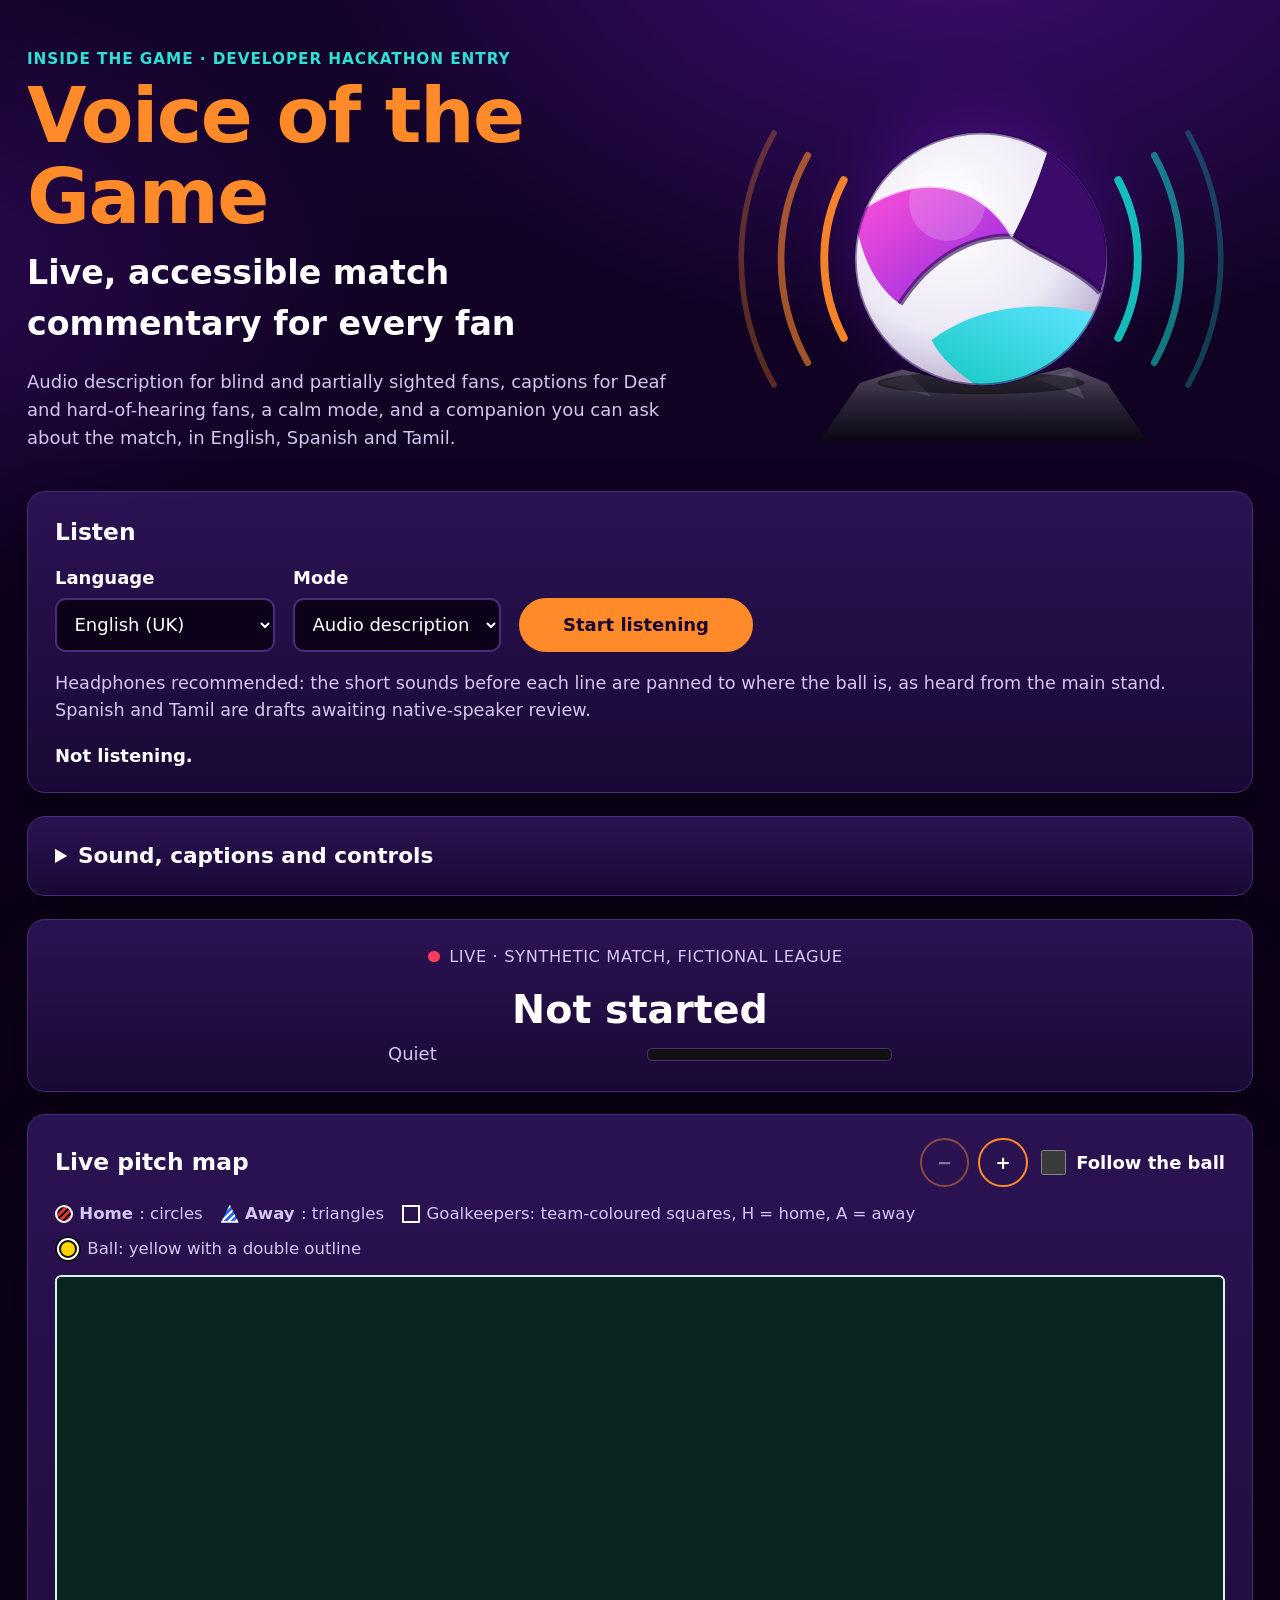
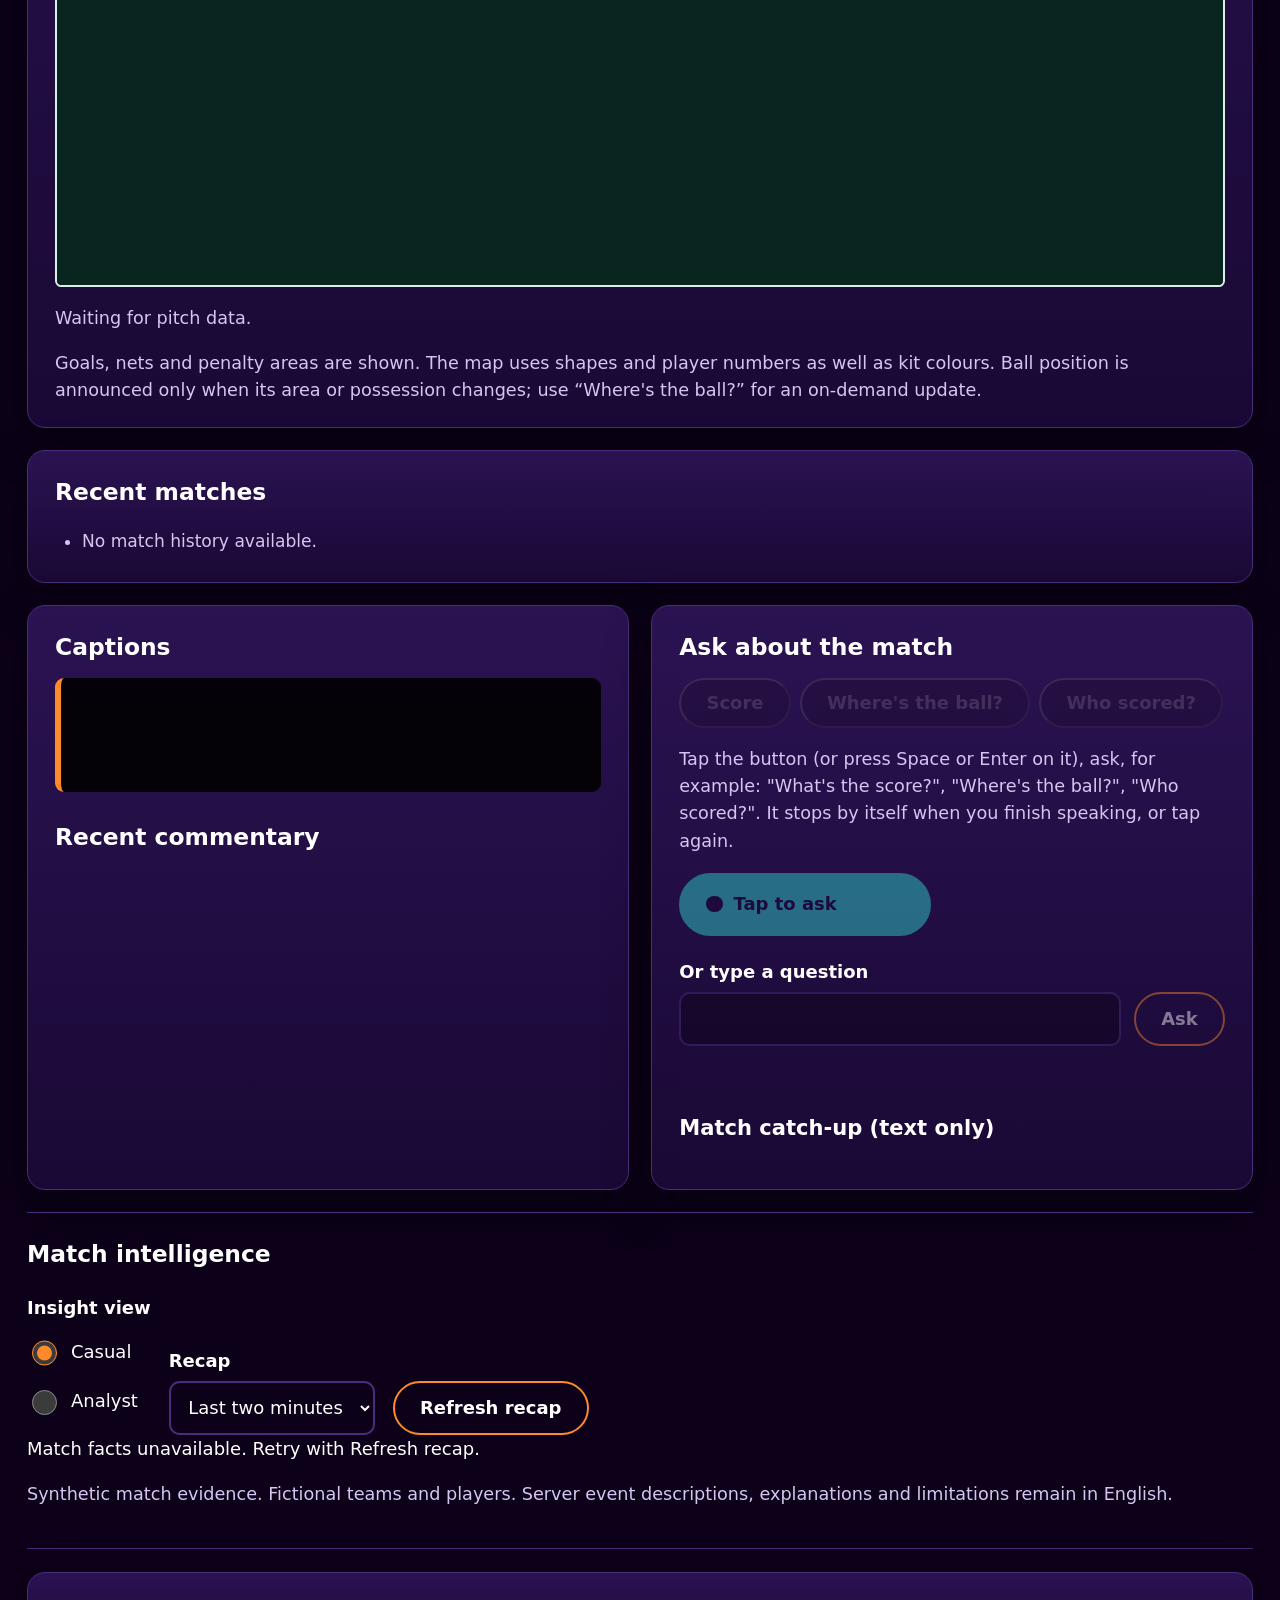
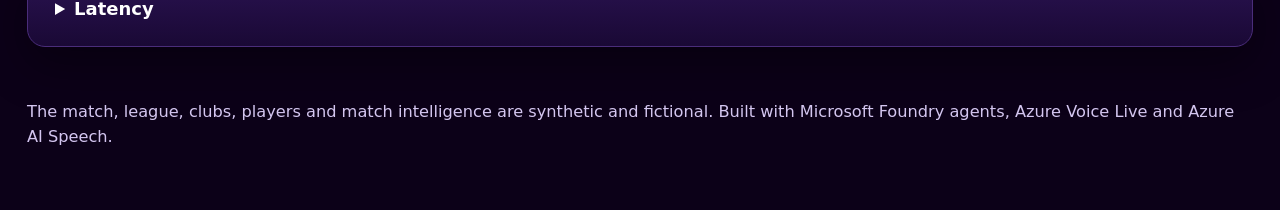
==== src/Vog.Gateway/wwwroot/index.html @ 1045b7a8 "Start matches on first listener and use team-coloured goalkeepers" ====
<!doctype html>
<html lang="en">
<head>
  <meta charset="utf-8">
  <meta name="viewport" content="width=device-width, initial-scale=1">
  <meta name="color-scheme" content="dark">
  <meta name="theme-color" content="#14032b">
  <title>Voice of the Game: live, accessible match commentary</title>
  <link rel="icon" href="img/favicon.svg" type="image/svg+xml">
  <link rel="stylesheet" href="css/site.css">
</head>
<body>
  <a class="skip" href="#controls">Skip to the listening controls</a>

  <header class="hero">
    <div class="hero-text">
      <p class="kicker">Inside the Game · developer hackathon entry</p>
      <h1>Voice of the Game</h1>
      <p class="tagline">Live, accessible match commentary for every fan</p>
      <p class="lead">Audio description for blind and partially sighted fans, captions for Deaf and hard-of-hearing fans, a calm mode, and a companion you can ask about the match, in English, Spanish and Tamil.</p>
    </div>
    <img class="hero-art" src="img/hero.svg" alt="" width="480" height="380">
  </header>

  <main>
    <section id="controls" class="card controls" aria-labelledby="options-heading">
      <h2 id="options-heading">Listen</h2>
      <div class="fields">
        <div class="field">
          <label for="lang">Language</label>
          <select id="lang">
            <option value="en-GB" lang="en">English (UK)</option>
            <option value="es-ES" lang="es">Español (borrador)</option>
            <option value="ta-IN" lang="ta">தமிழ் (வரைவு)</option>
          </select>
        </div>
        <div class="field">
          <label for="mode">Mode</label>
          <select id="mode">
            <option value="AudioDescription">Audio description</option>
            <option value="Commentary">Commentary</option>
            <option value="Calm">Calm</option>
          </select>
        </div>
        <button id="start" class="primary" type="button">Start listening</button>
      </div>
      <p class="note">Headphones recommended: the short sounds before each line are panned to where the ball is, as heard from the main stand. Spanish and Tamil are drafts awaiting native-speaker review.</p>
      <!-- UI status only: commentary itself is spoken by the app, so it isn't pushed to screen readers. -->
      <output id="status" class="status" aria-live="polite">Not listening.</output>
    </section>

    <details id="settings" class="card settings">
      <summary>Sound, captions and controls</summary>
      <p class="note">Changes apply straight away and are remembered on this device only.</p>
      <div class="settings-grid">
        <fieldset>
          <legend>Volume</legend>
          <div class="range">
            <label for="vol-commentary">Commentary</label>
            <input id="vol-commentary" type="range" min="0" max="100" step="5" data-pref="volumes.commentary">
            <output for="vol-commentary"></output>
          </div>
          <div class="range">
            <label for="vol-answers">Companion answers</label>
            <input id="vol-answers" type="range" min="0" max="100" step="5" data-pref="volumes.answers">
            <output for="vol-answers"></output>
          </div>
          <div class="range">
            <label for="vol-earcons">Event sounds</label>
            <input id="vol-earcons" type="range" min="0" max="100" step="5" data-pref="volumes.earcons">
            <output for="vol-earcons"></output>
          </div>
          <div class="range">
            <label for="vol-ball">Ball sound</label>
            <input id="vol-ball" type="range" min="0" max="100" step="5" data-pref="volumes.ball">
            <output for="vol-ball"></output>
          </div>
          <div class="range">
            <label for="vol-crowd">Crowd sound</label>
            <input id="vol-crowd" type="range" min="0" max="100" step="5" data-pref="volumes.crowd">
            <output for="vol-crowd"></output>
          </div>
          <div class="check">
            <input id="sonify-ball" type="checkbox" data-pref="sonifyBall">
            <label for="sonify-ball">Hear the ball</label>
          </div>
          <div class="check" id="haptics-setting" hidden>
            <input id="haptics" type="checkbox" data-pref="haptics">
            <label for="haptics">Feel match moments</label>
          </div>
          <button id="learn-sounds" class="secondary" type="button">Learn the sounds</button>
          <div class="check">
            <input id="clear-speech" type="checkbox" data-pref="clearSpeech">
            <label for="clear-speech">Clear speech <span class="hint">steadier, louder voices over quieter extras; helps with hearing aids</span></label>
          </div>
          <div class="check">
            <input id="gentle" type="checkbox" data-pref="gentle">
            <label for="gentle">Gentle sounds <span class="hint">softer event sounds, for fans who find them overwhelming</span></label>
          </div>
        </fieldset>

        <fieldset>
          <legend>Captions</legend>
          <fieldset class="inline">
            <legend>Text size</legend>
            <label><input type="radio" name="caption-size" value="S" data-pref="caption.size"> Small</label>
            <label><input type="radio" name="caption-size" value="M" data-pref="caption.size"> Medium</label>
            <label><input type="radio" name="caption-size" value="L" data-pref="caption.size"> Large</label>
            <label><input type="radio" name="caption-size" value="XL" data-pref="caption.size"> Extra large</label>
          </fieldset>
          <div class="field">
            <label for="caption-colours">Colours</label>
            <select id="caption-colours" data-pref="caption.colours">
              <option value="white-black">White on black</option>
              <option value="yellow-black">Yellow on black</option>
              <option value="cyan-black">Cyan on black</option>
              <option value="black-white">Black on white</option>
            </select>
          </div>
          <div class="range">
            <label for="caption-background">Box opacity</label>
            <input id="caption-background" type="range" min="40" max="100" step="5" data-pref="caption.background">
            <output for="caption-background"></output>
          </div>
          <div class="field">
            <label for="caption-outline">Text outline</label>
            <select id="caption-outline" data-pref="caption.outline">
              <option value="none">None</option>
              <option value="black">Black</option>
              <option value="white">White</option>
            </select>
          </div>
          <div class="field">
            <label for="caption-font">Font</label>
            <select id="caption-font" data-pref="caption.font">
              <option value="system">Standard</option>
              <option value="hyperlegible">Atkinson Hyperlegible (designed for low vision)</option>
            </select>
          </div>
          <fieldset class="inline">
            <legend>Where captions appear</legend>
            <label><input type="radio" name="caption-position" value="panel" data-pref="caption.position"> In the captions panel</label>
            <label><input type="radio" name="caption-position" value="bottom" data-pref="caption.position"> Pinned to the bottom of the screen</label>
          </fieldset>
          <p class="note" id="preview-label">Preview</p>
          <div class="caption preview">Zandor shoots from 14 metres!
<span class="companion">Companion: It's still 0–0, 79 minutes gone.</span></div>
        </fieldset>

        <fieldset>
          <legend>Asking the companion</legend>
          <label class="choice"><input type="radio" name="talk-mode" value="tap" data-pref="talkMode"> <span>Tap to start, tap to stop <span class="hint">it also stops by itself when you finish speaking</span></span></label>
          <label class="choice"><input type="radio" name="talk-mode" value="hold" data-pref="talkMode"> Hold to talk</label>
          <p class="note">Keyboard: Alt+Shift+A starts and stops asking from anywhere on the page.</p>
        </fieldset>
      </div>
      <button id="reset-settings" class="secondary" type="button">Reset to defaults</button>
    </details>

    <section class="card scoreboard" aria-labelledby="match-heading">
      <h2 id="match-heading" class="visually-hidden">Match</h2>
      <p class="live-badge"><span class="live-dot" aria-hidden="true"></span>Live · synthetic match, fictional league <span id="match-speed"></span></p>
      <p id="score" class="score">Not started</p>
      <div class="atmosphere-row">
        <span id="atmosphere-text" data-channel-lang>Quiet</span>
        <div id="atmosphere-meter" class="atmosphere-meter" role="progressbar" aria-label="Crowd atmosphere" aria-valuemin="0" aria-valuemax="100" aria-valuenow="0">
          <span></span>
        </div>
      </div>
    </section>

    <section class="card pitch-panel" aria-labelledby="pitch-heading">
      <div class="pitch-header">
        <h2 id="pitch-heading">Live pitch map</h2>
        <div class="pitch-controls" aria-label="Pitch map controls">
          <button id="pitch-zoom-out" class="secondary" type="button" aria-label="Zoom out">−</button>
          <button id="pitch-zoom-in" class="secondary" type="button" aria-label="Zoom in">+</button>
          <label><input id="pitch-follow" type="checkbox"> Follow the ball</label>
        </div>
      </div>
      <p class="pitch-key" id="pitch-key">
        <span><span class="pitch-marker home" aria-hidden="true"></span><strong id="pitch-home-key">Home</strong>: circles</span>
        <span><span class="pitch-marker away" aria-hidden="true"></span><strong id="pitch-away-key">Away</strong>: triangles</span>
        <span><span class="pitch-marker keeper" aria-hidden="true"></span>Goalkeepers: team-coloured squares, H = home, A = away</span>
        <span><span class="pitch-marker ball" aria-hidden="true"></span>Ball: yellow with a double outline</span>
      </p>
      <canvas id="pitch-map" class="pitch-canvas" aria-hidden="true"></canvas>
      <p id="pitch-description" class="note" aria-live="polite">Waiting for pitch data.</p>
      <p class="note pitch-help">Goals, nets and penalty areas are shown. The map uses shapes and player numbers as well as kit colours. Ball position is announced only when its area or possession changes; use “Where's the ball?” for an on-demand update.</p>
    </section>

    <!-- Recent match history (from Azure Blob Storage archive). aria-live so screen readers announce new results. -->
    <section class="card" aria-labelledby="recent-heading">
      <h2 id="recent-heading">Recent matches</h2>
      <ul id="recent-matches" aria-live="polite" aria-label="Recent match results">
        <li>Loading…</li>
      </ul>
    </section>

    <div class="columns">
      <section class="card" aria-labelledby="captions-heading">        <h2 id="captions-heading">Captions</h2>
        <!-- Visual captions for Deaf and hard-of-hearing fans; hidden from screen readers to avoid reading twice. -->
        <div id="caption" class="caption" aria-hidden="true" data-channel-lang></div>
        <h2 id="history-heading">Recent commentary</h2>
        <ol id="history" class="history" role="log" aria-labelledby="history-heading" aria-live="off" data-channel-lang></ol>
      </section>

      <section class="card ask" aria-labelledby="ask-heading">
        <h2 id="ask-heading">Ask about the match</h2>
        <div class="quick-asks" role="group" aria-label="Quick match questions">
          <button type="button" data-readout="score" disabled>Score</button>
          <button type="button" data-readout="ball" disabled>Where's the ball?</button>
          <button id="who-scored" type="button" disabled>Who scored?</button>
        </div>
        <p id="ask-help" class="note">Hold the button (or hold Space or Enter on it) and ask, for example: "What's the score?", "Where's the ball?", "Who scored?" Let go when you've finished.</p>
        <button id="talk" class="talk" type="button" aria-describedby="ask-help" aria-pressed="false" disabled>
          <span class="talk-icon" aria-hidden="true"></span><span class="talk-label">Tap to ask</span>
        </button>
        <form id="ask-form">
          <label for="question">Or type a question</label>
          <div class="ask-row">
            <input id="question" type="text" maxlength="300" autocomplete="off" disabled>
            <button id="ask-send" class="secondary" type="submit" disabled>Ask</button>
          </div>
        </form>
        <p id="heard" class="heard" data-channel-lang></p>
        <!-- Spoken answers are heard already; typed questions turn this into a polite live region. -->
        <p id="answer" class="answer" aria-live="off" data-channel-lang></p>
        <h3 id="catchup-heading" lang="en">Match catch-up (text only)</h3>
        <div id="catchup" role="status" aria-live="polite" aria-atomic="true" aria-labelledby="catchup-heading" lang="en"></div>
      </section>
    </div>

    <section id="match-insights" class="insights" aria-labelledby="insights-heading" lang="en">
      <h2 id="insights-heading">Match intelligence</h2>
      <div class="fields">
        <fieldset class="inline">
          <legend>Insight view</legend>
          <label><input type="radio" name="insight-view" value="casual" checked> Casual</label>
          <label><input type="radio" name="insight-view" value="analyst"> Analyst</label>
        </fieldset>
        <div class="field">
          <label for="recap-scope">Recap</label>
          <select id="recap-scope">
            <option value="recent">Last two minutes</option>
            <option value="match">Match so far</option>
            <option value="halftime">Half-time</option>
            <option value="fulltime">Full-time</option>
          </select>
        </div>
        <button id="refresh-insights" class="secondary" type="button">Refresh recap</button>
      </div>
      <output id="insights-status" role="status">Loading match facts...</output>
      <p id="insights-score"></p>
      <div id="insights-metrics" hidden>
        <table aria-label="Event counts in selected recap period">
          <thead><tr><th scope="col">Team</th><th scope="col">Shots</th><th scope="col">Goals</th><th scope="col">Corners</th></tr></thead>
          <tbody id="insights-teams"></tbody>
        </table>
        <div id="shot-comparison" aria-label="Shots in selected period"></div>
      </div>
      <ol id="insights-highlights" aria-live="off"></ol>
      <p id="insights-limitations" class="note"></p>
      <p class="note">Synthetic match evidence. Fictional teams and players. Recap explanations: English.</p>
    </section>

    <details class="card details">
      <summary>Latency</summary>
      <p id="latency">No audio yet.</p>
    </details>
  </main>

  <footer class="footer">
    <p>The match, league, clubs, players and match intelligence are synthetic and fictional. Built with Microsoft Foundry agents, Azure Voice Live and Azure AI Speech.</p>
  </footer>

  <script src="lib/signalr/signalr.min.js"></script>
  <script type="module" src="js/app.js"></script>
  <script type="module" src="js/insights.js"></script>
</body>
</html>
---- src/Vog.Gateway/wwwroot/css/site.css ----
/* Voice of the Game: deep purple with an orange headline, after the hackathon's look, built to stay
   readable first. Text contrast is at least 7:1 on the page background (WCAG AAA for body text),
   focus is a thick yellow ring, motion respects prefers-reduced-motion, and prefers-contrast and
   forced-colors modes drop the gradients for plain black and white. */

/* Atkinson Hyperlegible (Braille Institute, SIL OFL 1.1; licence in fonts/atkinson-hyperlegible). */
@font-face {
  font-family: "Atkinson Hyperlegible";
  font-weight: 400;
  font-display: swap;
  src: url("../fonts/atkinson-hyperlegible/regular-latin.woff2") format("woff2");
  unicode-range: U+0000-00FF, U+0131, U+0152-0153, U+02BB-02BC, U+02C6, U+02DA, U+02DC, U+0304, U+0308, U+0329, U+2000-206F, U+20AC, U+2122, U+2191, U+2193, U+2212, U+2215, U+FEFF, U+FFFD;
}

@font-face {
  font-family: "Atkinson Hyperlegible";
  font-weight: 400;
  font-display: swap;
  src: url("../fonts/atkinson-hyperlegible/regular-latin-ext.woff2") format("woff2");
  unicode-range: U+0100-02BA, U+02BD-02C5, U+02C7-02CC, U+02CE-02D7, U+02DD-02FF, U+1D00-1DBF, U+1E00-1E9F, U+1EF2-1EFF, U+2020, U+20A0-20AB, U+20AD-20C0, U+2113, U+2C60-2C7F, U+A720-A7FF;
}

@font-face {
  font-family: "Atkinson Hyperlegible";
  font-weight: 700;
  font-display: swap;
  src: url("../fonts/atkinson-hyperlegible/bold-latin.woff2") format("woff2");
  unicode-range: U+0000-00FF, U+0131, U+0152-0153, U+02BB-02BC, U+02C6, U+02DA, U+02DC, U+0304, U+0308, U+0329, U+2000-206F, U+20AC, U+2122, U+2191, U+2193, U+2212, U+2215, U+FEFF, U+FFFD;
}

@font-face {
  font-family: "Atkinson Hyperlegible";
  font-weight: 700;
  font-display: swap;
  src: url("../fonts/atkinson-hyperlegible/bold-latin-ext.woff2") format("woff2");
  unicode-range: U+0100-02BA, U+02BD-02C5, U+02C7-02CC, U+02CE-02D7, U+02DD-02FF, U+1D00-1DBF, U+1E00-1E9F, U+1EF2-1EFF, U+2020, U+20A0-20AB, U+20AD-20C0, U+2113, U+2C60-2C7F, U+A720-A7FF;
}

:root {
  color-scheme: dark;
  --bg-deep: #0c0118;
  --bg: #14032b;
  --bg-raised: #221043;
  --border: #4a2d7a;
  --fg: #ffffff;
  --muted: #d4c6f0;
  --accent: #ff8a2a;
  --accent-strong: #ffa04d;
  --on-accent: #1a0533;
  --teal: #2fe0d4;
  --magenta: #e45cff;
  --focus: #ffd84d;
  /* Caption appearance: set from the fan's settings by prefs.js. */
  --caption-bg: rgba(0, 0, 0, 0.9);
  --caption-fg: #ffffff;
  --caption-companion: #5ff3ff;
  --caption-size: 1.5rem;
  --caption-font: inherit;
  --radius: 1rem;
  font-family: system-ui, -apple-system, "Segoe UI", "Nirmala UI", "Noto Sans Tamil", "Latha", sans-serif;
  font-size: 1.125rem;
  line-height: 1.55;
}

.insights {
  min-width: 0;
  padding: 1.25rem 0;
  border-block: 1px solid var(--border);
  overflow-wrap: anywhere;
}

.insights .fields { flex-wrap: wrap; }
.insights table { width: 100%; table-layout: fixed; border-collapse: collapse; }
.insights th, .insights td { padding: 0.4rem; text-align: left; border-bottom: 1px solid var(--border); }
.insights li { padding-block: 0.5rem; }
.insights li p { margin: 0.25rem 0; }
#shot-comparison { display: grid; gap: 0.5rem; margin-block: 1rem; }
#shot-comparison label { display: grid; grid-template-columns: minmax(0, 1fr) minmax(0, 2fr); gap: 1rem; }
#shot-comparison meter { width: 100%; height: 1.5rem; accent-color: var(--teal); }

* {
  box-sizing: border-box;
}

html {
  background: var(--bg-deep);
}

body {
  margin: 0;
  min-height: 100vh;
  color: var(--fg);
  background:
    radial-gradient(60rem 40rem at 75% -10%, #3d0f73 0%, transparent 60%),
    radial-gradient(50rem 30rem at -10% 30%, #2a0a52 0%, transparent 55%),
    linear-gradient(180deg, var(--bg) 0%, var(--bg-deep) 100%);
  background-attachment: fixed;
}

.skip {
  position: absolute;
  left: 1rem;
  top: -4rem;
  padding: 0.75rem 1rem;
  background: var(--focus);
  color: #000;
  font-weight: 700;
  border-radius: 0.5rem;
  z-index: 10;
}

.skip:focus {
  top: 1rem;
}

/* ---- Hero ---- */

.hero {
  max-width: 72rem;
  margin: 0 auto;
  padding: 2.5rem 1.5rem 1rem;
  display: grid;
  grid-template-columns: 1.2fr 1fr;
  gap: 1.5rem;
  align-items: center;
}

.kicker {
  margin: 0;
  color: var(--teal);
  font-weight: 600;
  letter-spacing: 0.06em;
  text-transform: uppercase;
  font-size: 0.85rem;
}

h1 {
  margin: 0.25rem 0 0;
  color: var(--accent);
  font-size: clamp(2.6rem, 6vw, 4.5rem);
  line-height: 1.05;
  font-weight: 800;
  letter-spacing: -0.02em;
}

.tagline {
  margin: 0.5rem 0 0;
  font-size: clamp(1.3rem, 2.6vw, 1.9rem);
  font-weight: 600;
}

.lead {
  color: var(--muted);
  max-width: 38rem;
}

.hero-art {
  width: 100%;
  height: auto;
  max-width: 30rem;
  justify-self: center;
}

/* ---- Layout ---- */

main {
  max-width: 72rem;
  margin: 0 auto;
  padding: 0 1.5rem 2rem;
  display: grid;
  gap: 1.25rem;
}

.card {
  min-width: 0;
  overflow-wrap: anywhere;
  background: linear-gradient(180deg, rgba(48, 22, 92, 0.85), rgba(28, 10, 58, 0.85));
  border: 1px solid var(--border);
  border-radius: var(--radius);
  padding: 1.25rem 1.5rem;
  box-shadow: 0 1rem 2.5rem rgba(0, 0, 0, 0.35);
}

.columns {
  display: grid;
  grid-template-columns: 1fr 1fr;
  gap: 1.25rem;
}

h2 {
  margin: 0 0 0.75rem;
  font-size: 1.3rem;
}

.card h2:not(:first-child) {
  margin-top: 1.5rem;
}

.note {
  color: var(--muted);
  font-size: 0.98rem;
}

/* ---- Controls ---- */

.fields {
  display: flex;
  flex-wrap: wrap;
  gap: 1rem;
  align-items: flex-end;
}

.field {
  display: grid;
  min-width: 0;
  max-width: 100%;
  gap: 0.35rem;
}

label {
  font-weight: 600;
}

select,
input,
button {
  font: inherit;
}

select,
input {
  min-width: 0;
  max-width: 100%;
  min-height: 3rem;
  padding: 0.5rem 0.75rem;
  color: var(--fg);
  background: var(--bg-deep);
  border: 2px solid var(--border);
  border-radius: 0.6rem;
}

button {
  max-width: 100%;
  min-height: 3rem;
  padding: 0.5rem 1.4rem;
  border-radius: 999px;
  cursor: pointer;
  font-weight: 700;
}

.primary {
  min-width: min(13rem, 100%);
  color: var(--on-accent);
  background: var(--accent);
  border: 2px solid var(--accent);
}

.primary:hover {
  background: var(--accent-strong);
}

.secondary {
  color: var(--fg);
  background: transparent;
  border: 2px solid var(--accent);
}

.talk {
  display: inline-flex;
  align-items: center;
  gap: 0.6rem;
  min-width: min(14rem, 100%);
  min-height: 3.5rem;
  color: var(--on-accent);
  background: var(--teal);
  border: 2px solid var(--teal);
}

.talk-icon {
  width: 0.9rem;
  height: 0.9rem;
  border-radius: 50%;
  background: var(--on-accent);
}

.talk[aria-pressed="true"] {
  background: var(--accent);
  border-color: var(--accent);
}

.talk[aria-pressed="true"] .talk-icon {
  animation: pulse 1s ease-in-out infinite;
}

:focus-visible {
  outline: 4px solid var(--focus);
  outline-offset: 3px;
}

button:disabled,
input:disabled {
  opacity: 0.45;
  cursor: not-allowed;
}

.status {
  display: block;
  margin-top: 0.75rem;
  font-weight: 600;
}

/* ---- Scoreboard ---- */

.scoreboard {
  text-align: center;
}

.live-badge {
  display: inline-flex;
  align-items: center;
  gap: 0.5rem;
  margin: 0;
  color: var(--muted);
  font-size: 0.9rem;
  letter-spacing: 0.04em;
  text-transform: uppercase;
}

.live-dot {
  width: 0.65rem;
  height: 0.65rem;
  border-radius: 50%;
  background: #ff3b5c;
  animation: pulse 1.6s ease-in-out infinite;
}

.score {
  margin: 0.5rem 0 0;
  display: flex;
  flex-wrap: wrap;
  justify-content: center;
  align-items: center;
  gap: 0.6rem 1.2rem;
  font-size: clamp(1.4rem, 3.5vw, 2.2rem);
  font-weight: 800;
}

.score .goals {
  padding: 0.1rem 1rem;
  color: var(--on-accent);
  background: var(--accent);
  border-radius: 0.6rem;
  font-variant-numeric: tabular-nums;
}

.score .clock {
  color: var(--teal);
  font-variant-numeric: tabular-nums;
  font-size: 0.8em;
}

.atmosphere-row {
  display: grid;
  grid-template-columns: minmax(0, 1fr) minmax(0, 1fr);
  align-items: center;
  gap: 0.75rem;
  max-width: 28rem;
  margin: 0 auto;
  color: var(--muted);
  text-align: left;
}

.atmosphere-meter {
  height: 0.75rem;
  overflow: hidden;
  border: 1px solid var(--border);
  border-radius: 0.25rem;
  background: #111;
}

.atmosphere-meter span {
  display: block;
  width: 0;
  height: 100%;
  background: var(--teal);
  transition: width 350ms ease-out;
}

@media (prefers-reduced-motion: reduce) {
  .atmosphere-meter span {
    transition: none;
  }
}

.kit {
  display: inline-block;
  width: 0.8em;
  height: 0.8em;
  margin-right: 0.4em;
  border: 2px solid #fff;
  border-radius: 50%;
  vertical-align: -0.05em;
}

.pitch-header,
.pitch-controls {
  display: flex;
  align-items: center;
  gap: 0.5rem;
}

.pitch-header {
  justify-content: space-between;
  flex-wrap: wrap;
}

.pitch-controls {
  flex-wrap: wrap;
}

.pitch-header h2 {
  margin: 0;
}

.pitch-controls button {
  min-width: 2.75rem;
  min-height: 2.75rem;
  padding: 0.35rem;
}

.pitch-controls label {
  display: flex;
  align-items: center;
  gap: 0.4rem;
  min-height: 2.75rem;
}

.pitch-key {
  display: flex;
  flex-wrap: wrap;
  gap: 0.5rem 1rem;
  margin: 0.75rem 0 0;
  color: var(--muted);
  font-size: 0.92rem;
}

.pitch-key span {
  display: inline-flex;
  align-items: center;
  gap: 0.35rem;
}

.pitch-marker {
  display: inline-block;
  width: 1rem;
  height: 1rem;
  flex: 0 0 auto;
  border: 2px solid #fff;
  background: repeating-linear-gradient(135deg, #d33 0 3px, #111 3px 5px);
}

.pitch-marker.home {
  border-radius: 50%;
}

.pitch-marker.away {
  background: repeating-linear-gradient(135deg, #286dff 0 3px, #fff 3px 5px);
  clip-path: polygon(50% 0, 100% 100%, 0 100%);
}

.pitch-marker.keeper {
  border-radius: 0;
  background: transparent;
}

.pitch-marker.ball {
  border-radius: 50%;
  border-color: #111;
  background: #ffd400;
  box-shadow: 0 0 0 2px #fff, 0 0 0 4px #111;
  margin: 4px;
}

.pitch-canvas {
  display: block;
  width: 100%;
  aspect-ratio: 105 / 68;
  max-height: 34rem;
  margin-top: 0.75rem;
  border: 2px solid #d9eee5;
  border-radius: 0.35rem;
}

.pitch-help {
  margin: 0.5rem 0 0;
}

/* ---- Captions and history ---- */

.caption {
  min-height: 4.2em;
  padding: 0.75rem 1rem;
  background: var(--caption-bg);
  color: var(--caption-fg);
  border-left: 6px solid var(--accent);
  border-radius: 0.5rem;
  font-family: var(--caption-font);
  font-size: var(--caption-size);
  text-shadow: var(--caption-outline, none);
  line-height: 1.4;
  white-space: pre-line;
}

/* The companion speaks in a second caption colour (BBC speaker order). */
.caption.companion,
.caption .companion {
  color: var(--caption-companion);
}

.caption.preview {
  min-height: 0;
  margin-bottom: 0.5rem;
}

/* "Pinned to the bottom of the screen": captions stay in view wherever the fan scrolls. */
body.captions-pinned {
  padding-bottom: 9rem;
}

body.captions-pinned #caption {
  position: fixed;
  z-index: 20;
  left: 1rem;
  right: 1rem;
  bottom: 1rem;
  max-width: 64rem;
  margin: 0 auto;
  box-shadow: 0 0.5rem 2rem rgba(0, 0, 0, 0.6);
}

body.captions-pinned #caption:empty {
  visibility: hidden;
}

/* ---- Settings ---- */

.settings summary {
  cursor: pointer;
  font-size: 1.2rem;
  font-weight: 700;
}

.settings-grid {
  display: grid;
  grid-template-columns: repeat(auto-fit, minmax(min(18rem, 100%), 1fr));
  gap: 1rem;
  margin: 1rem 0;
}

fieldset {
  min-width: 0;
  margin: 0;
  padding: 0.75rem 1rem 1rem;
  border: 1px solid var(--border);
  border-radius: 0.75rem;
}

legend {
  padding: 0 0.4rem;
  font-weight: 700;
}

fieldset.inline {
  margin: 0.5rem 0;
  border: 0;
  padding: 0;
}

fieldset.inline legend {
  padding: 0;
  margin-bottom: 0.25rem;
}

fieldset.inline label,
.choice {
  display: flex;
  align-items: center;
  gap: 0.6rem;
  min-height: 2.75rem;
  font-weight: 400;
}

.range {
  display: grid;
  grid-template-columns: minmax(0, 1fr) auto;
  align-items: center;
  gap: 0.15rem 0.75rem;
  margin: 0.5rem 0;
}

.range label {
  grid-column: 1 / -1;
}

.range input {
  width: 100%;
  min-height: 2.75rem;
}

.range output {
  min-width: 3.5rem;
  text-align: right;
  font-variant-numeric: tabular-nums;
}

.check {
  display: flex;
  align-items: flex-start;
  gap: 0.6rem;
  margin: 0.75rem 0;
}

.check label {
  font-weight: 600;
}

.quick-asks {
  display: flex;
  flex-wrap: wrap;
  gap: 0.5rem;
  margin: 0.75rem 0;
}

.quick-asks button {
  min-height: 2.75rem;
}

input[type="checkbox"],
input[type="radio"] {
  width: 1.4rem;
  height: 1.4rem;
  min-height: 0;
  flex: none;
  accent-color: var(--accent);
}

input[type="range"] {
  accent-color: var(--accent);
  padding: 0;
  border: 0;
  background: transparent;
}

.hint {
  display: block;
  color: var(--muted);
  font-size: 0.9rem;
  font-weight: 400;
}

.settings .field {
  margin: 0.5rem 0;
}

.settings select {
  width: 100%;
}

.history {
  max-height: 18rem;
  overflow-y: auto;
  margin: 0;
  padding-left: 1.5rem;
  color: var(--muted);
}

.history li {
  padding: 0.2rem 0;
}

.history li:first-child {
  color: var(--fg);
  font-weight: 600;
}

/* ---- Ask ---- */

.ask form {
  margin-top: 1.25rem;
  display: grid;
  gap: 0.35rem;
}

.ask-row {
  display: flex;
  flex-wrap: wrap;
  gap: 0.75rem;
}

.ask-row input {
  flex: 1 1 14rem;
}

.heard {
  color: var(--muted);
  min-height: 1.5em;
}

.answer {
  margin: 0;
  padding-left: 1rem;
  border-left: 4px solid var(--teal);
  font-size: 1.3rem;
  font-weight: 600;
}

.answer:empty {
  border-left: 0;
}

/* ---- Footer and misc ---- */

.details summary {
  cursor: pointer;
  font-weight: 600;
}

.footer {
  max-width: 72rem;
  margin: 0 auto;
  padding: 0 1.5rem 2.5rem;
  color: var(--muted);
  font-size: 0.9rem;
}

.visually-hidden {
  position: absolute;
  width: 1px;
  height: 1px;
  overflow: hidden;
  clip: rect(0 0 0 0);
  white-space: nowrap;
}

@keyframes pulse {
  0%, 100% { opacity: 1; }
  50% { opacity: 0.35; }
}

@media (max-width: 52rem) {
  .hero,
  .columns {
    grid-template-columns: 1fr;
  }

  .hero-art {
    max-width: 18rem;
    order: -1;
  }
}

@media (prefers-reduced-motion: reduce) {
  *,
  *::before,
  *::after {
    animation: none !important;
    scroll-behavior: auto !important;
  }
}

/* Fans who ask for more contrast get plain black and white with a yellow accent. */
@media (prefers-contrast: more) {
  :root {
    --bg-deep: #000000;
    --bg: #000000;
    --border: #ffffff;
    --muted: #ffffff;
    --accent: #ffd400;
    --accent-strong: #ffe766;
    --on-accent: #000000;
    --teal: #ffffff;
  }

  body,
  .card {
    background: #000000;
  }
}

@media (forced-colors: active) {
  .card,
  .caption,
  button,
  select,
  input {
    border: 2px solid CanvasText;
  }

  .live-dot,
  .kit,
  .talk-icon {
    forced-color-adjust: none;
  }
}

/* ---- Football history panel (historical data charts) ---- */

#football-history {
  min-width: 0;
}

#football-history > summary {
  cursor: pointer;
  font-size: 1.1rem;
  font-weight: 700;
}

#football-history figure {
  margin: 1.25rem 0;
  min-width: 0;
  position: relative;
}

#football-history figcaption {
  margin-top: 0.4rem;
  font-size: 0.88rem;
  color: var(--muted);
}

#football-history canvas {
  display: block;
  width: 100%;
  max-width: 100%;
  max-height: 260px;
  border-radius: 0.35rem;
}

/* ---- Recent matches ---- */

#recent-matches {
  list-style: disc;
  padding-left: 1.5rem;
  margin: 0;
}

#recent-matches li {
  padding: 0.25rem 0;
  color: var(--muted);
  font-size: 0.95rem;
}

/* ---- Visually hidden (screen-reader text alternatives for canvas charts) ---- */
/* Keeps the element accessible to AT while hiding it from sighted users. */

.visually-hidden {
  position: absolute;
  width: 1px;
  height: 1px;
  padding: 0;
  margin: -1px;
  overflow: hidden;
  clip: rect(0, 0, 0, 0);
  white-space: nowrap;
  border: 0;
}
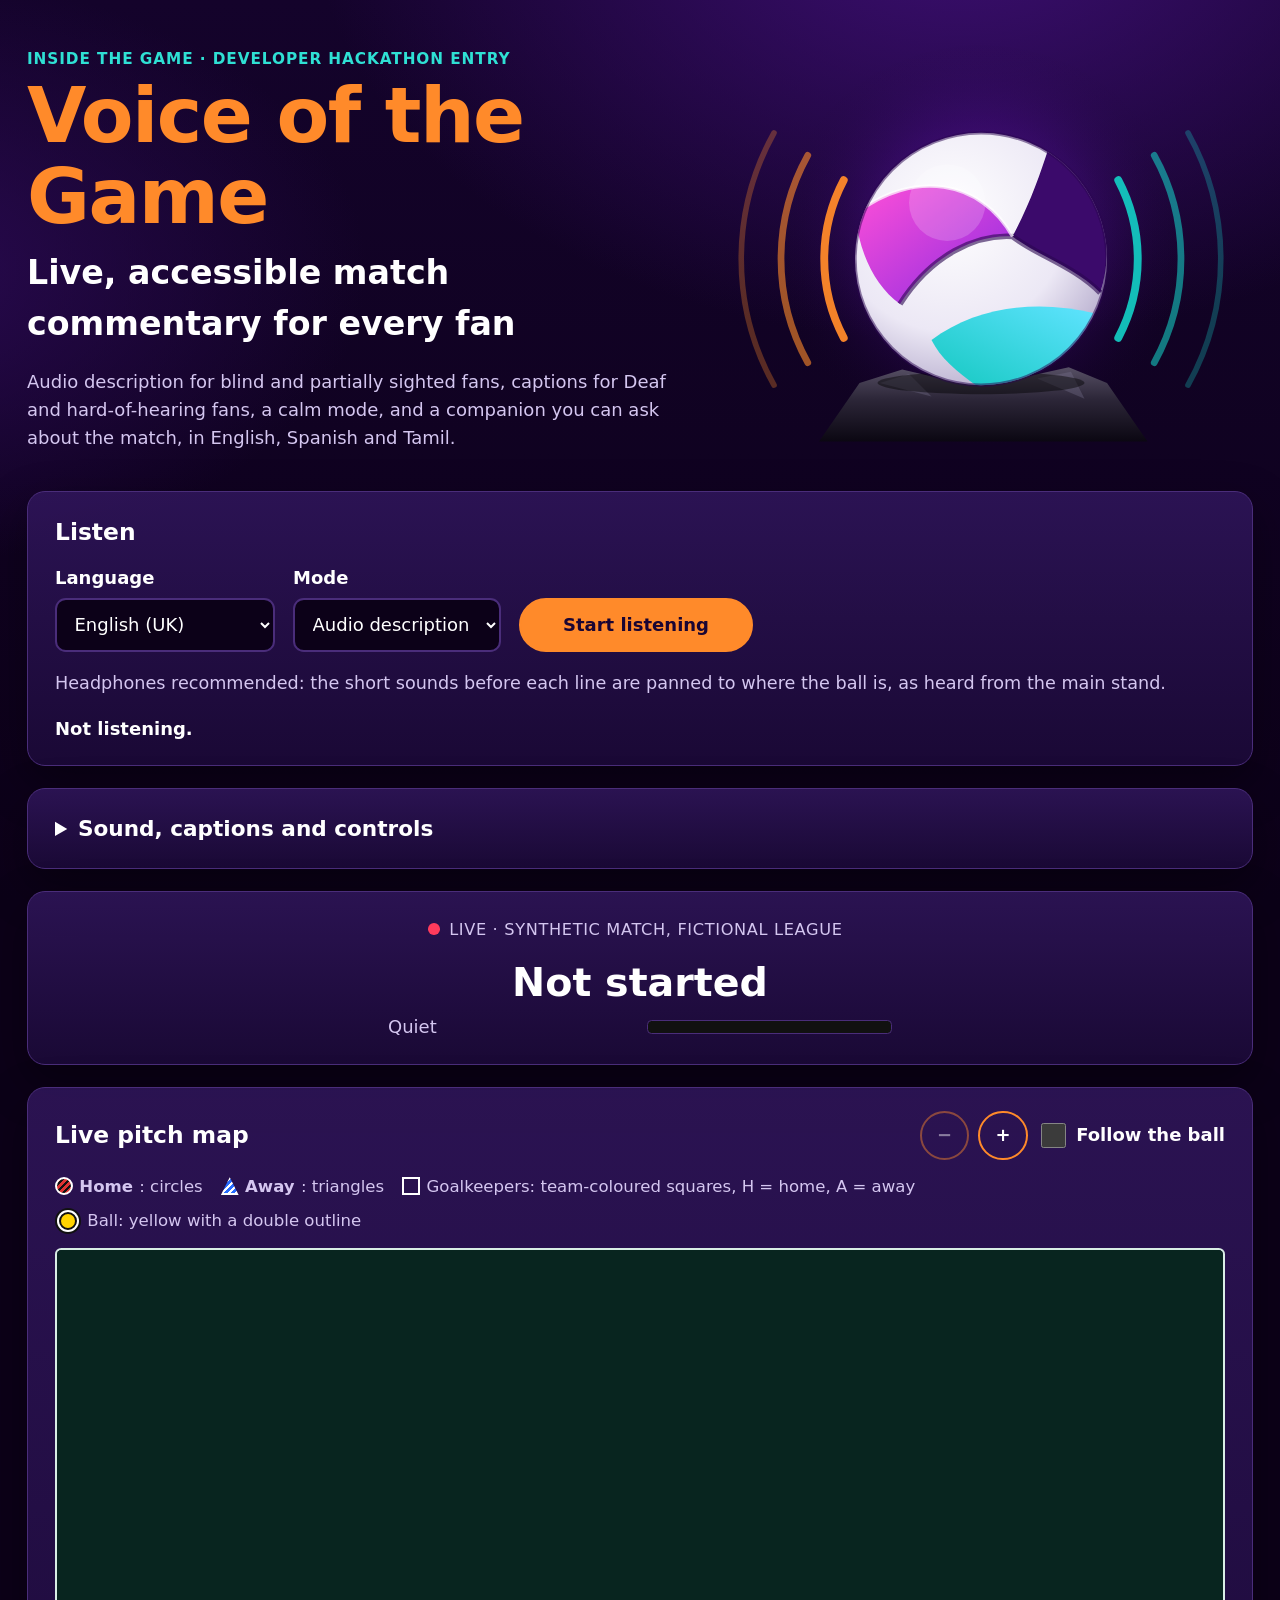
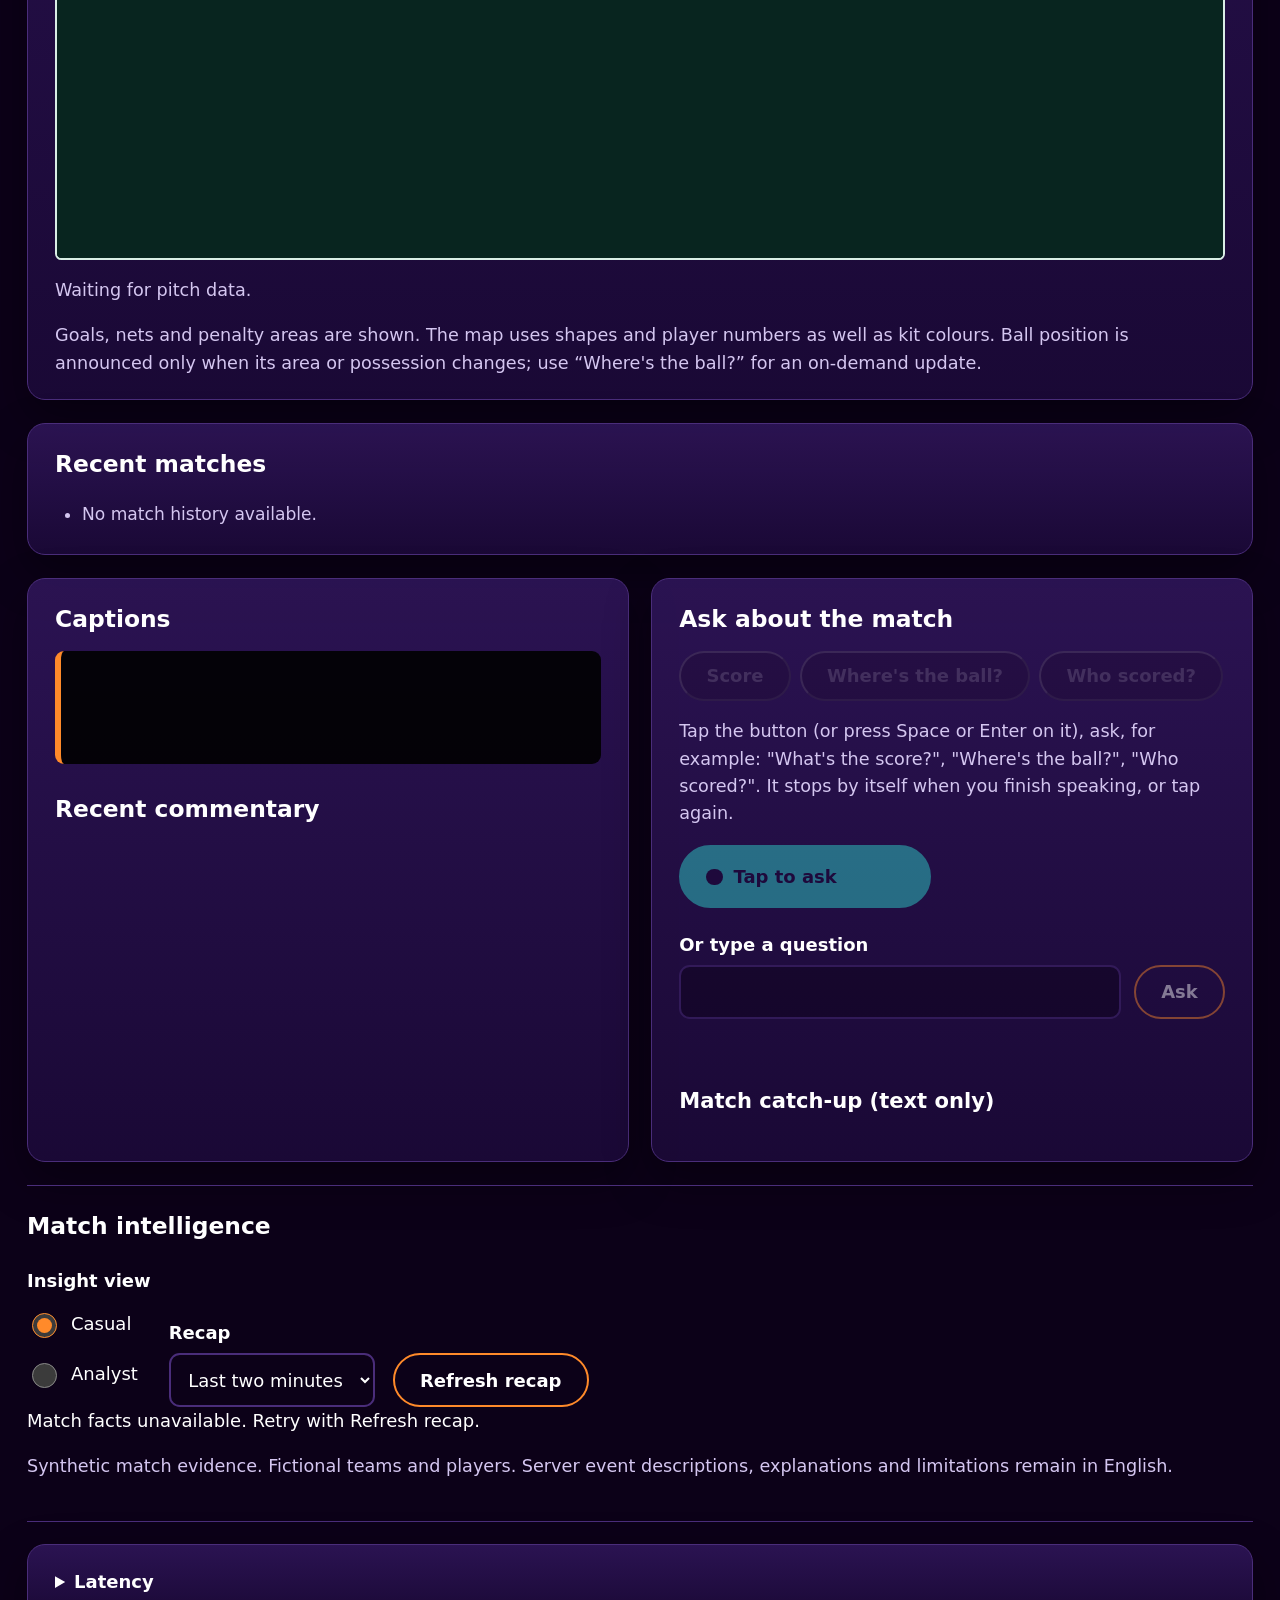
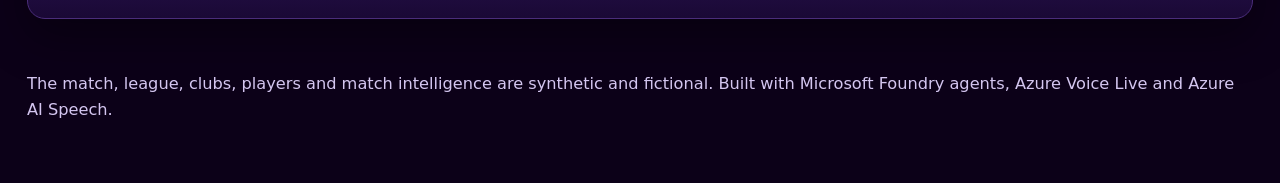
==== commit a51d9f31: "Remove Spanish and Tamil draft review note" ====
--- a/src/Vog.Gateway/wwwroot/index.html
+++ b/src/Vog.Gateway/wwwroot/index.html
@@ -44,7 +44,7 @@
         </div>
         <button id="start" class="primary" type="button">Start listening</button>
       </div>
-      <p class="note">Headphones recommended: the short sounds before each line are panned to where the ball is, as heard from the main stand. Spanish and Tamil are drafts awaiting native-speaker review.</p>
+      <p class="note">Headphones recommended: the short sounds before each line are panned to where the ball is, as heard from the main stand.</p>
       <!-- UI status only: commentary itself is spoken by the app, so it isn't pushed to screen readers. -->
       <output id="status" class="status" aria-live="polite">Not listening.</output>
     </section>
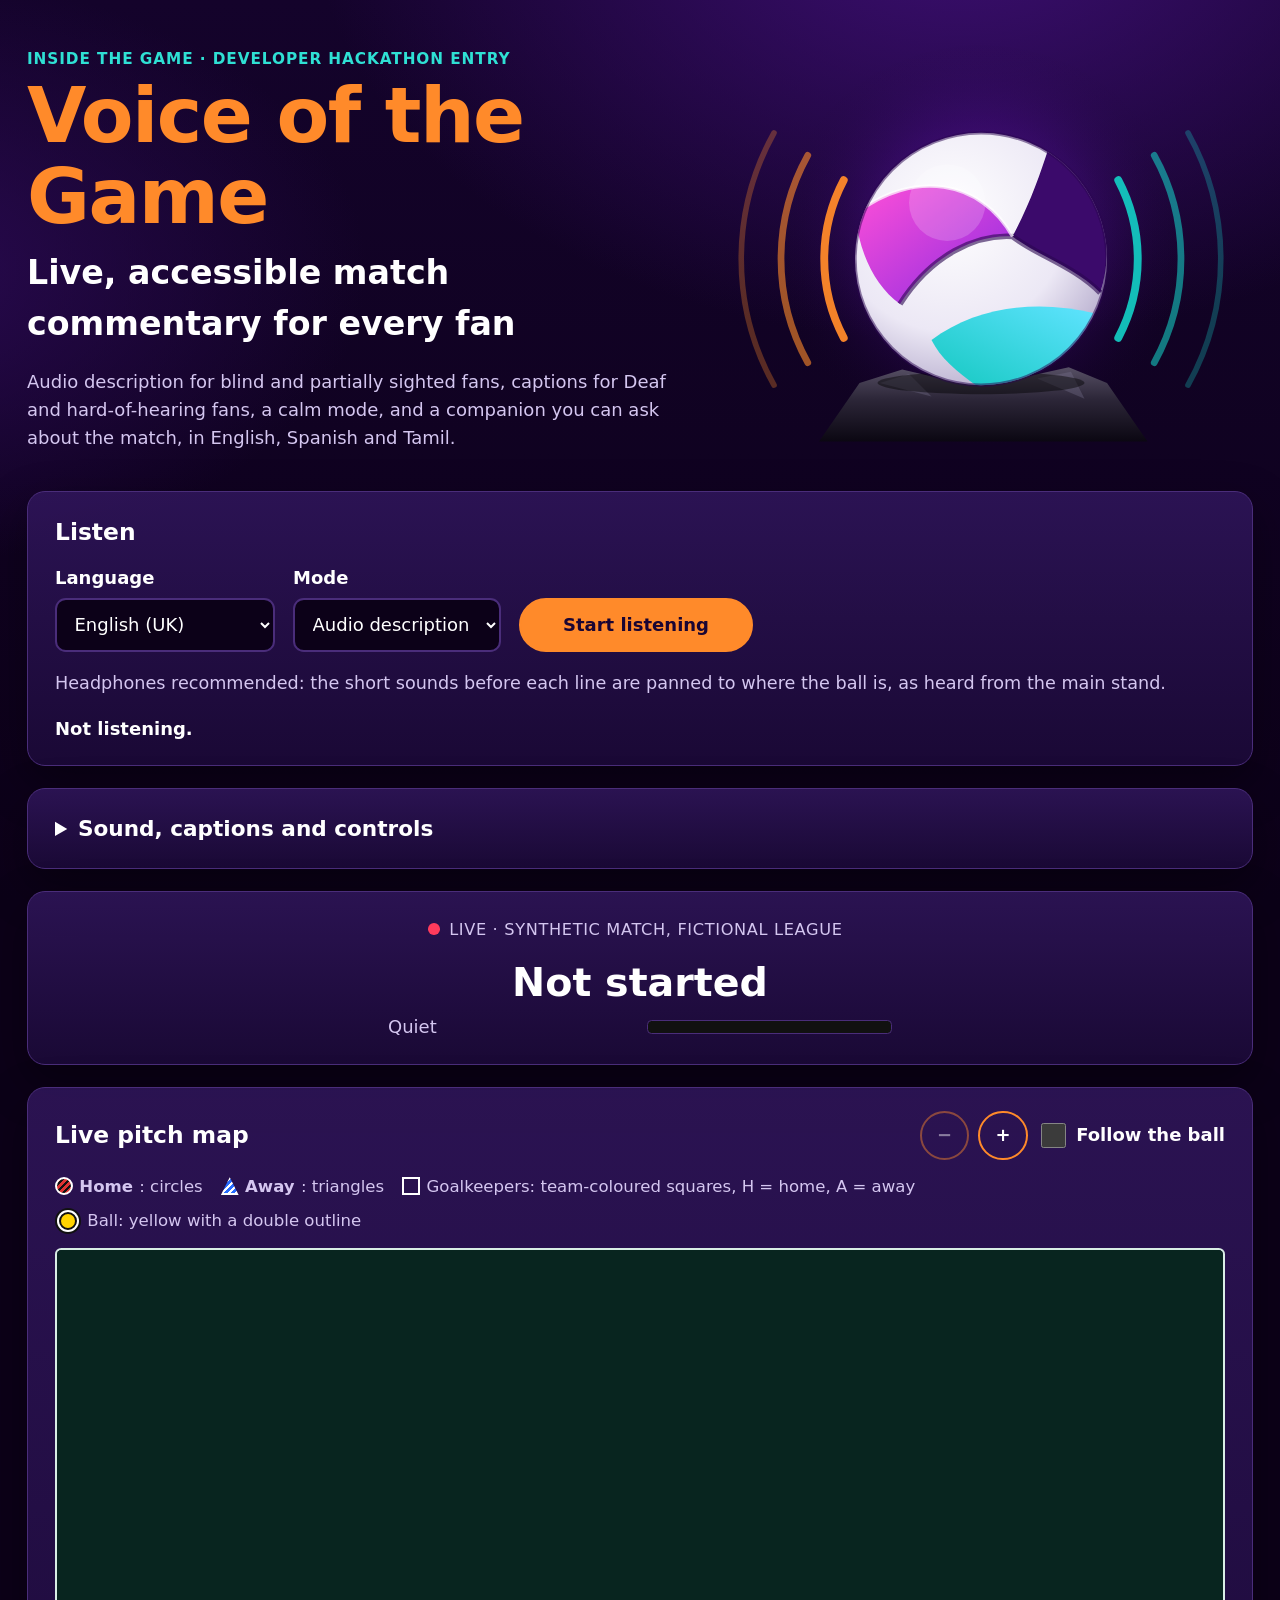
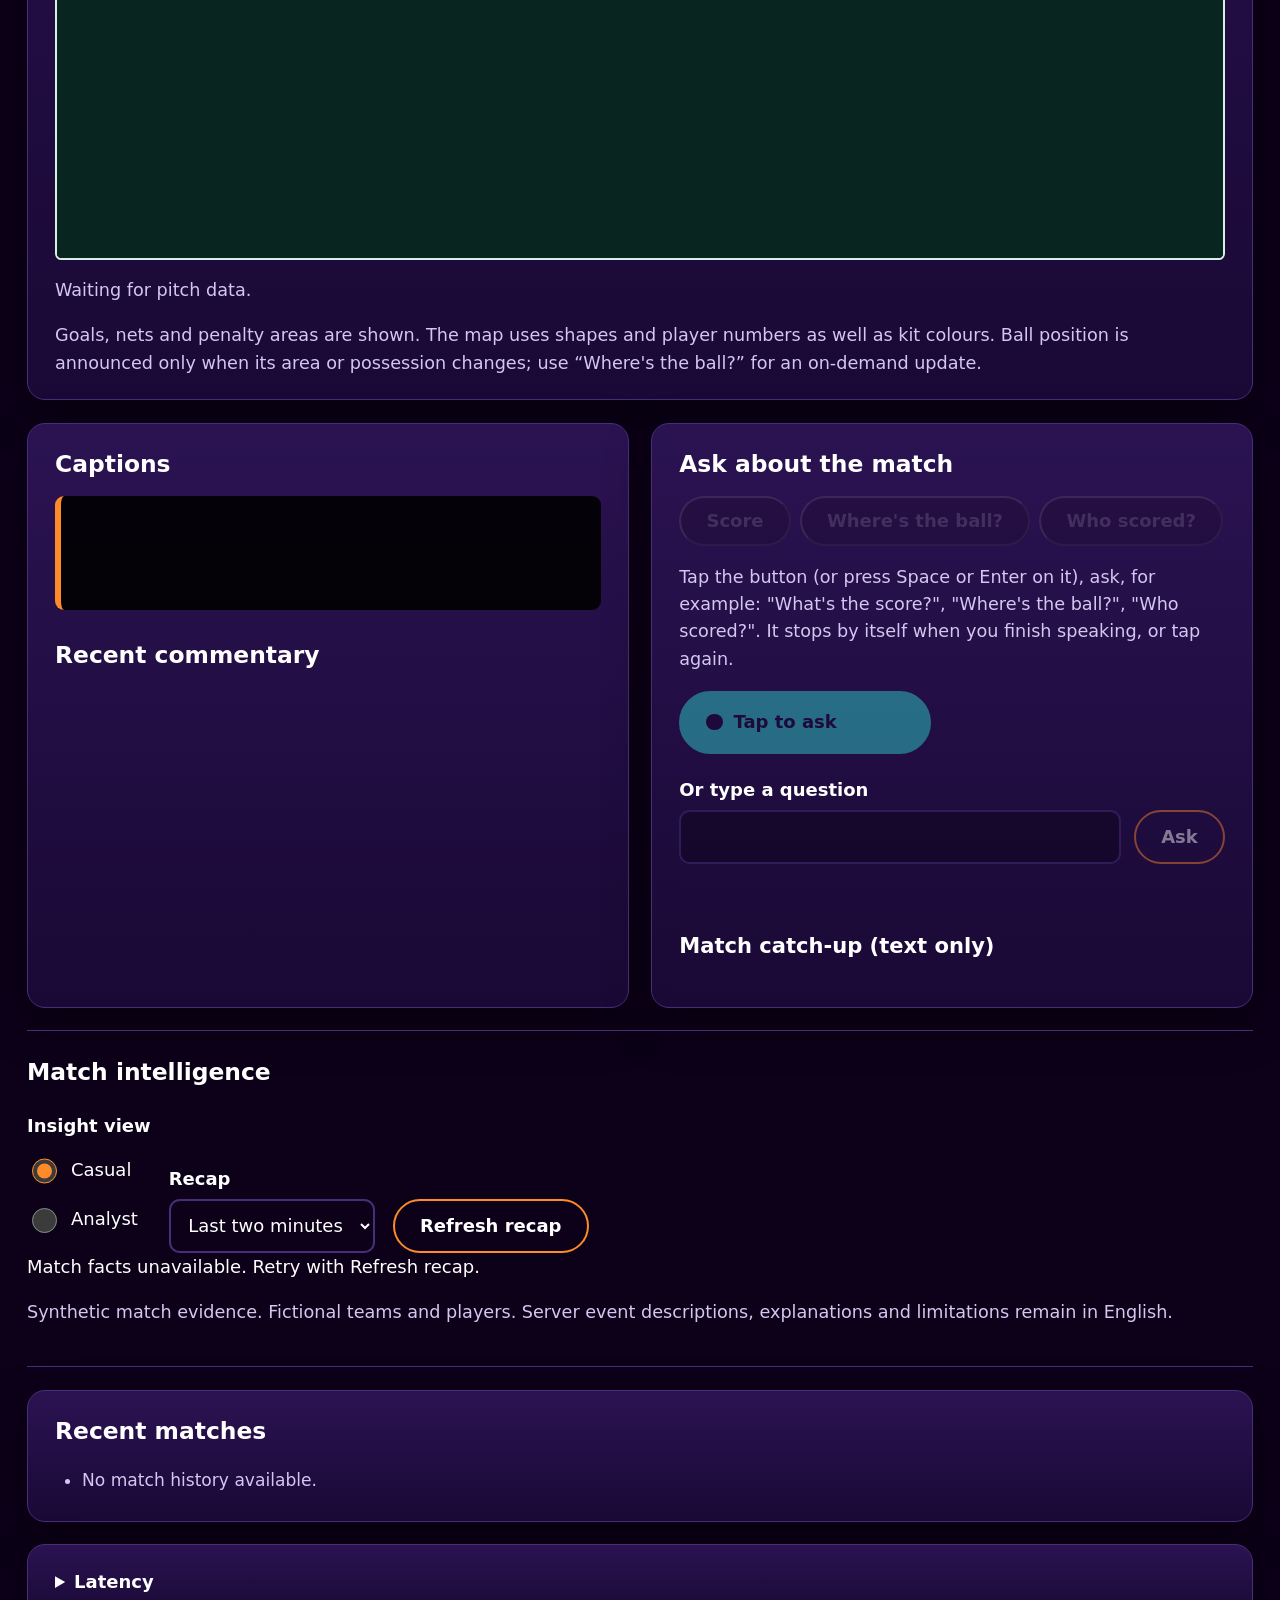
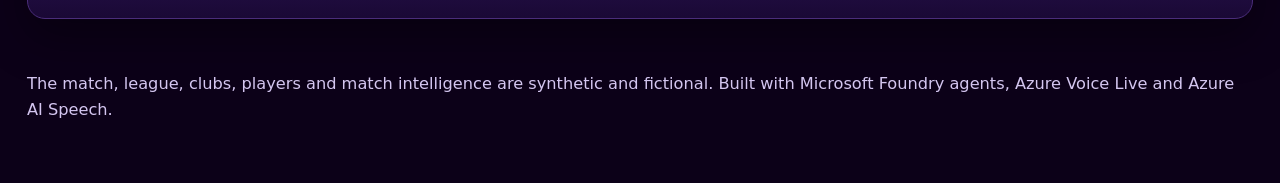
==== commit d2e89112: "Move Recent matches below Match intelligence" ====
--- a/src/Vog.Gateway/wwwroot/index.html
+++ b/src/Vog.Gateway/wwwroot/index.html
@@ -189,14 +189,6 @@
       <p class="note pitch-help">Goals, nets and penalty areas are shown. The map uses shapes and player numbers as well as kit colours. Ball position is announced only when its area or possession changes; use “Where's the ball?” for an on-demand update.</p>
     </section>
 
-    <!-- Recent match history (from Azure Blob Storage archive). aria-live so screen readers announce new results. -->
-    <section class="card" aria-labelledby="recent-heading">
-      <h2 id="recent-heading">Recent matches</h2>
-      <ul id="recent-matches" aria-live="polite" aria-label="Recent match results">
-        <li>Loading…</li>
-      </ul>
-    </section>
-
     <div class="columns">
       <section class="card" aria-labelledby="captions-heading">        <h2 id="captions-heading">Captions</h2>
         <!-- Visual captions for Deaf and hard-of-hearing fans; hidden from screen readers to avoid reading twice. -->
@@ -264,6 +256,14 @@
       <p class="note">Synthetic match evidence. Fictional teams and players. Recap explanations: English.</p>
     </section>
 
+    <!-- Recent match history (from Azure Blob Storage archive). aria-live so screen readers announce new results. -->
+    <section class="card" aria-labelledby="recent-heading">
+      <h2 id="recent-heading">Recent matches</h2>
+      <ul id="recent-matches" aria-live="polite" aria-label="Recent match results">
+        <li>Loading…</li>
+      </ul>
+    </section>
+
     <details class="card details">
       <summary>Latency</summary>
       <p id="latency">No audio yet.</p>
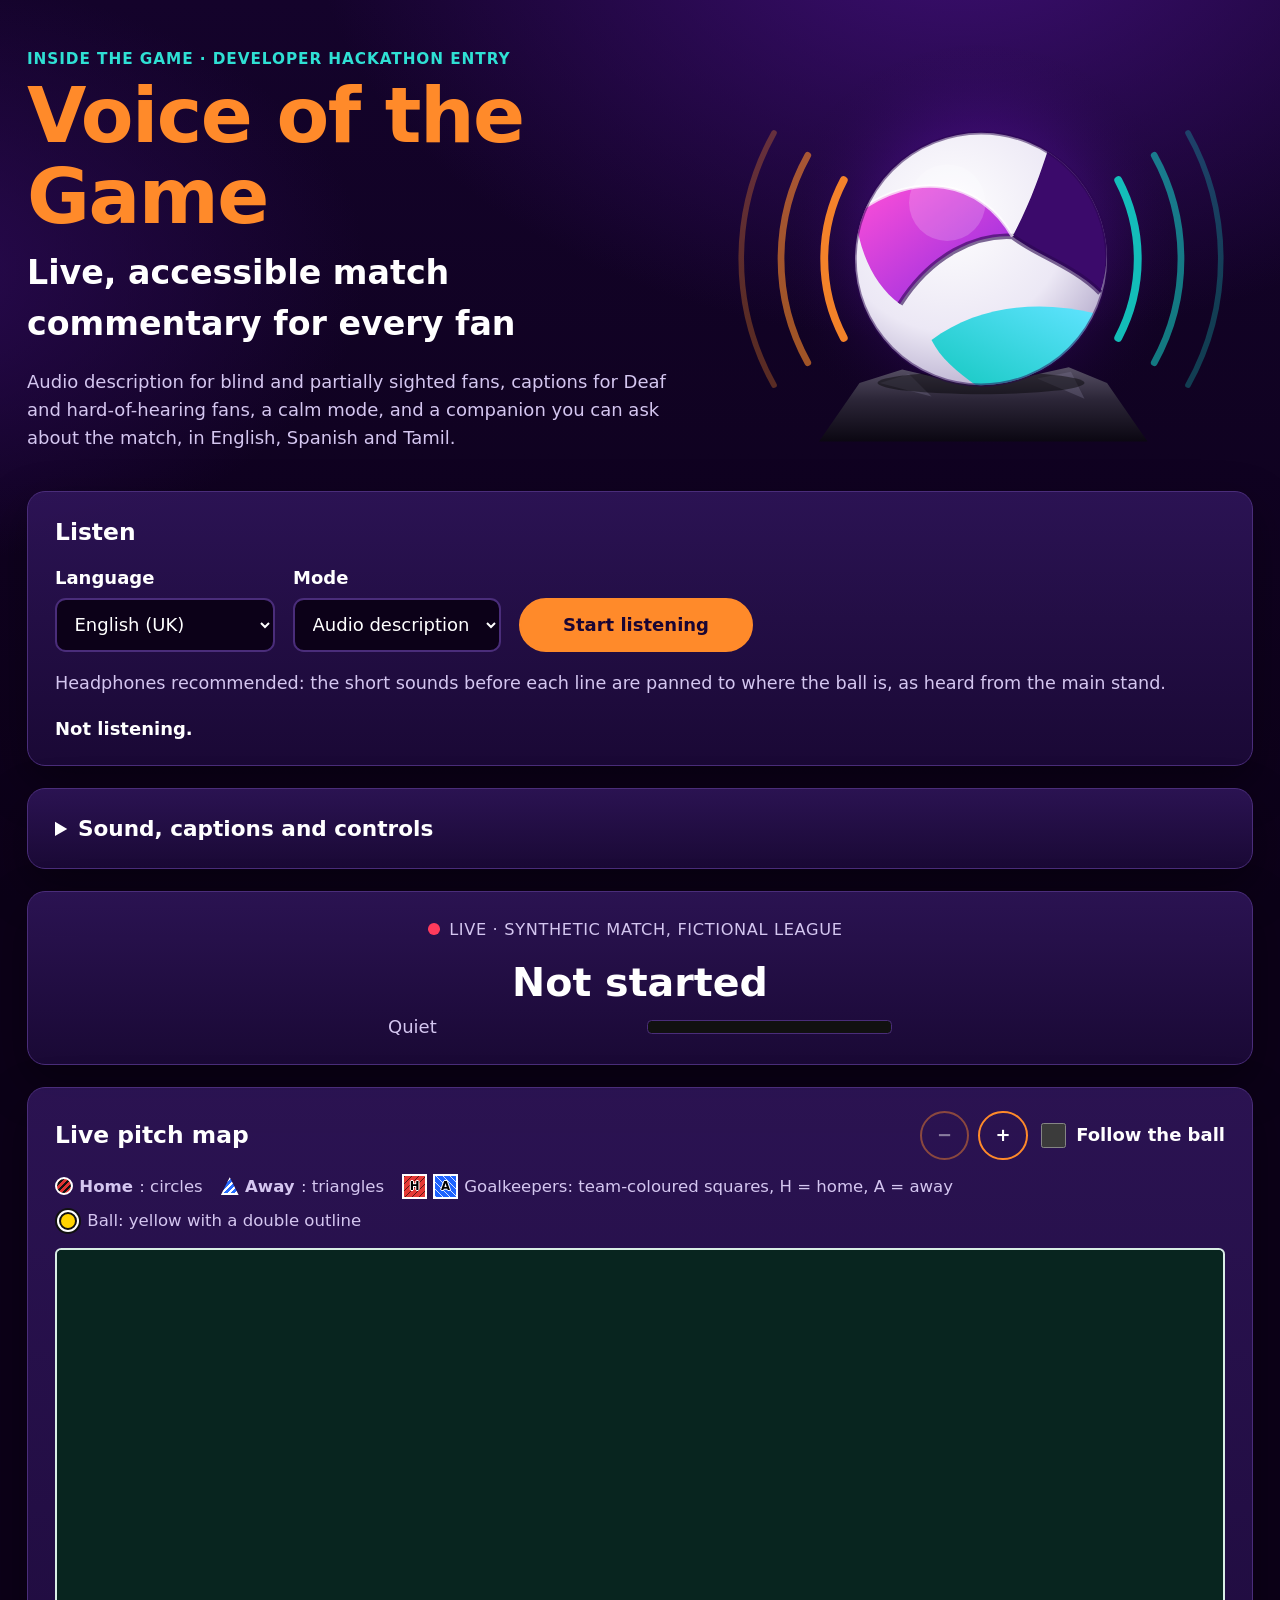
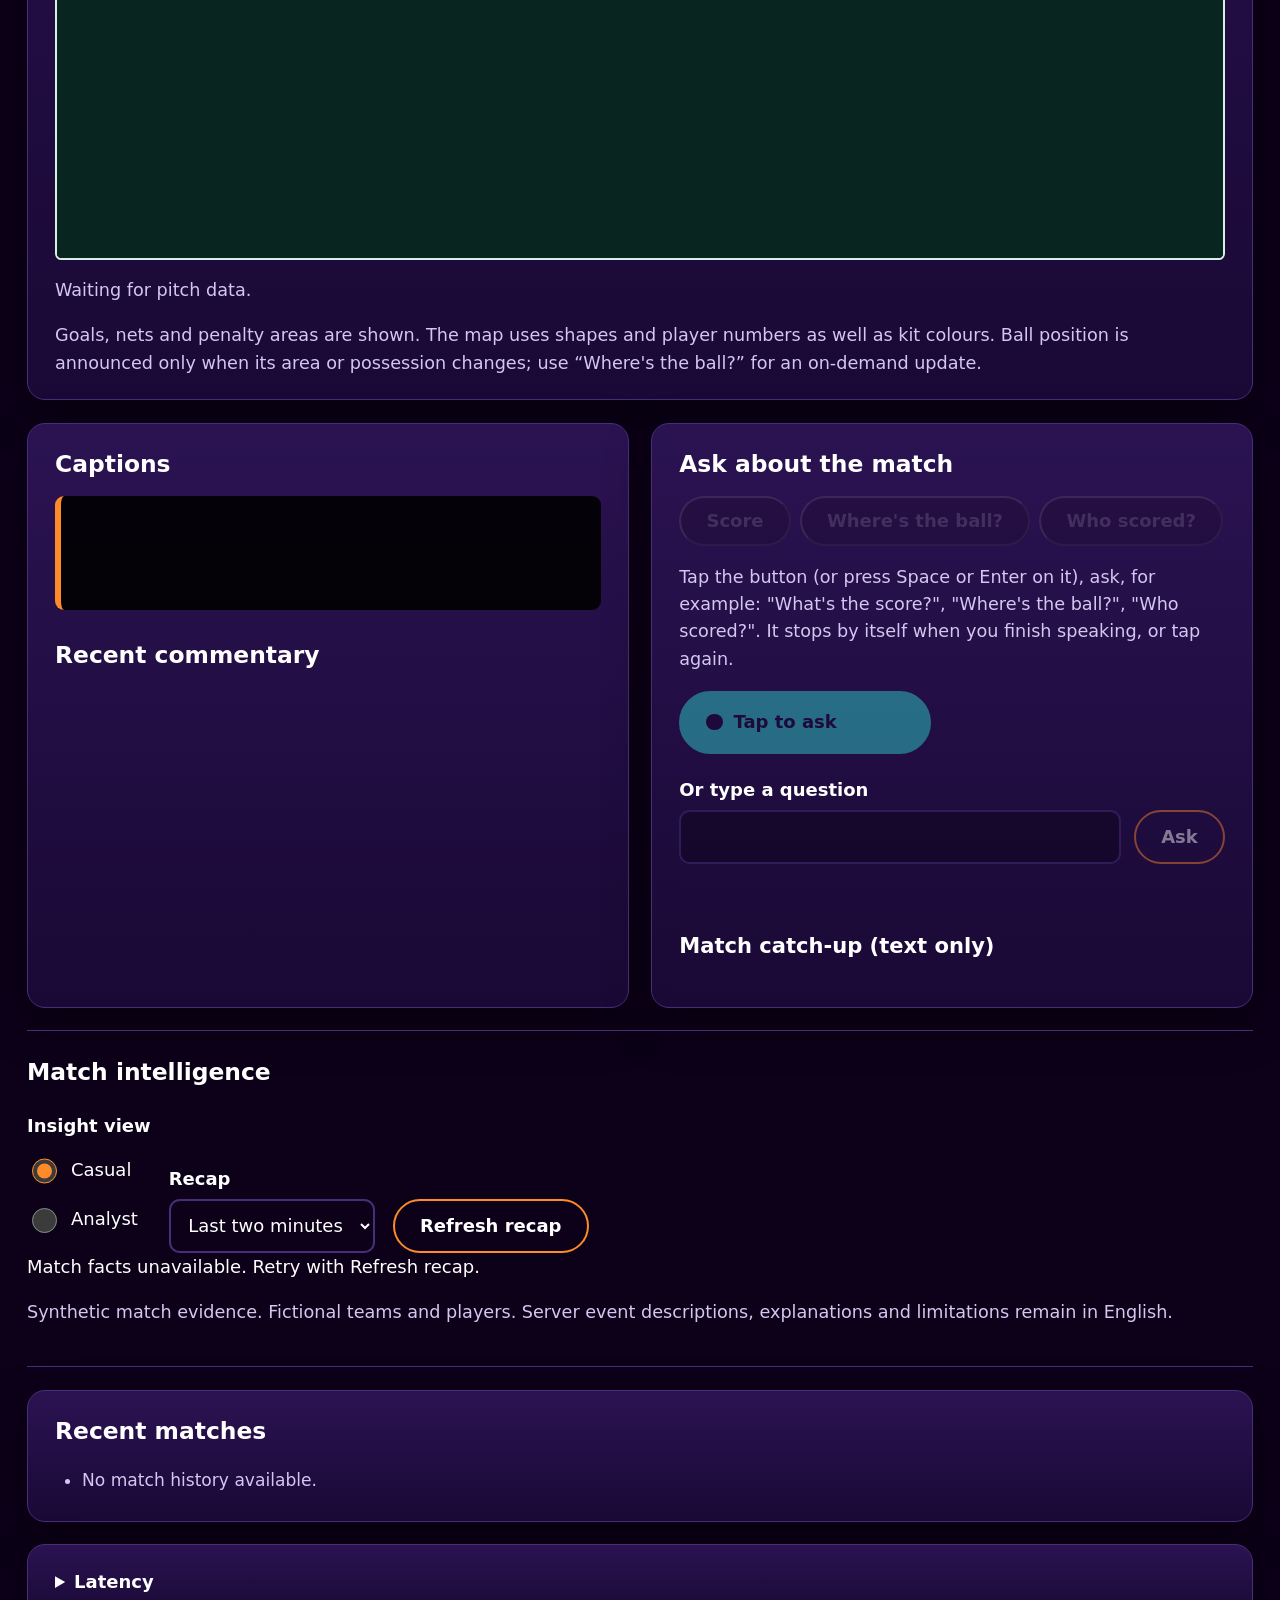
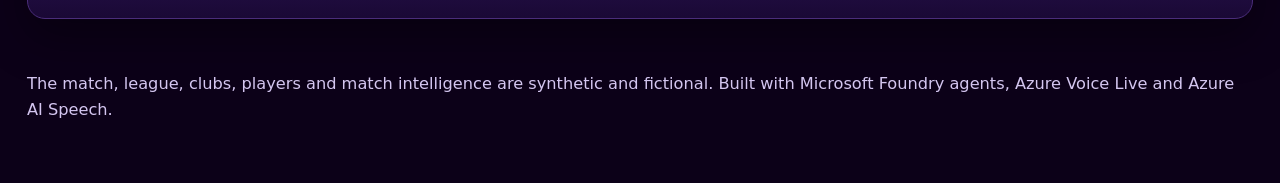
==== commit 266b48fa: "Match goalkeeper legend squares to team kit colours" ====
--- a/src/Vog.Gateway/wwwroot/index.html
+++ b/src/Vog.Gateway/wwwroot/index.html
@@ -181,7 +181,7 @@
       <p class="pitch-key" id="pitch-key">
         <span><span class="pitch-marker home" aria-hidden="true"></span><strong id="pitch-home-key">Home</strong>: circles</span>
         <span><span class="pitch-marker away" aria-hidden="true"></span><strong id="pitch-away-key">Away</strong>: triangles</span>
-        <span><span class="pitch-marker keeper" aria-hidden="true"></span>Goalkeepers: team-coloured squares, H = home, A = away</span>
+        <span><span id="pitch-home-keeper-key" class="pitch-marker keeper" aria-hidden="true">H</span><span id="pitch-away-keeper-key" class="pitch-marker keeper away-keeper" aria-hidden="true">A</span>Goalkeepers: team-coloured squares, H = home, A = away</span>
         <span><span class="pitch-marker ball" aria-hidden="true"></span>Ball: yellow with a double outline</span>
       </p>
       <canvas id="pitch-map" class="pitch-canvas" aria-hidden="true"></canvas>
--- a/src/Vog.Gateway/wwwroot/css/site.css
+++ b/src/Vog.Gateway/wwwroot/css/site.css
@@ -470,7 +470,18 @@
 
 .pitch-marker.keeper {
   border-radius: 0;
-  background: transparent;
+  width: 1.375rem;
+  height: 1.375rem;
+  justify-content: center;
+  background: repeating-linear-gradient(135deg, rgba(0, 0, 0, 0.6) 0 1px, transparent 1px 5px), var(--keeper-colour, #e53935);
+  color: #000;
+  font-size: 0.65rem;
+  font-weight: bold;
+  text-shadow: -1px 0 #fff, 1px 0 #fff, 0 -1px #fff, 0 1px #fff;
+}
+
+.pitch-marker.keeper.away-keeper {
+  background: repeating-linear-gradient(45deg, rgba(255, 255, 255, 0.8) 0 1px, transparent 1px 5px), var(--keeper-colour, #1e63ff);
 }
 
 .pitch-marker.ball {
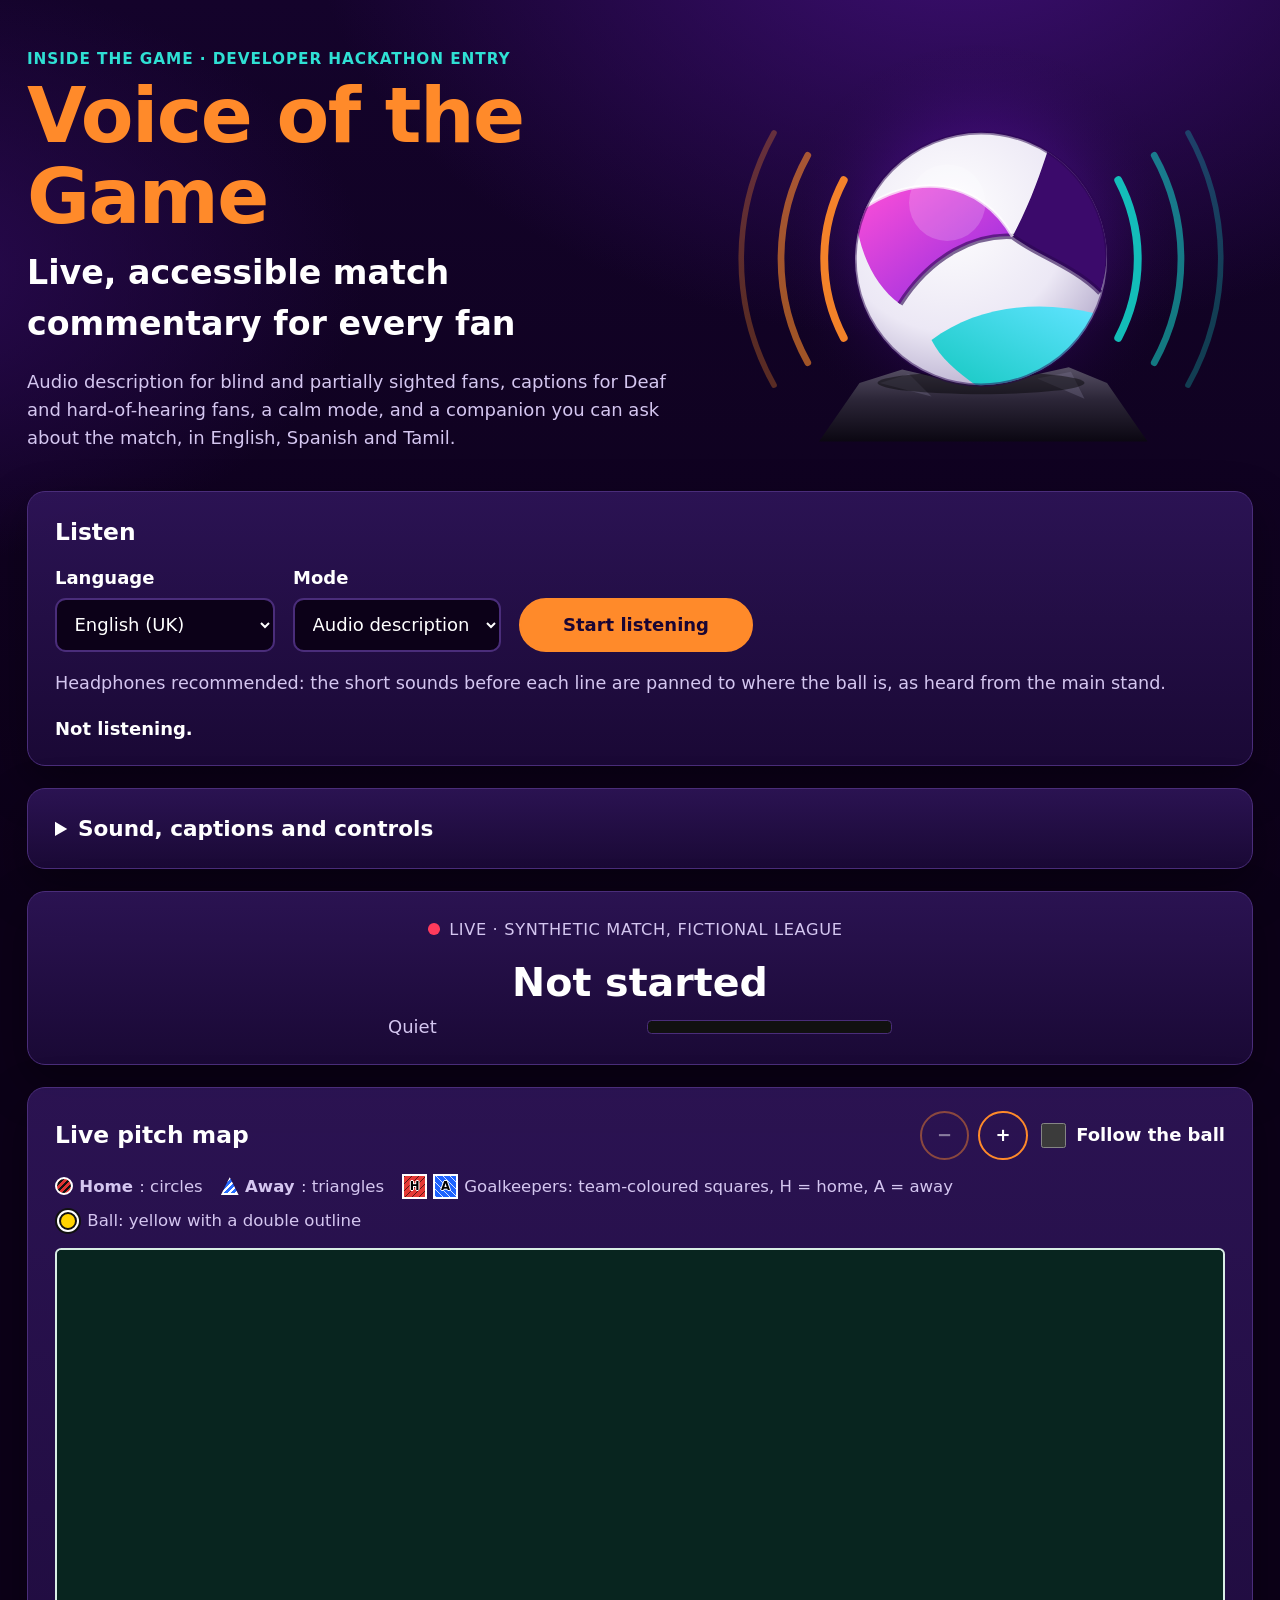
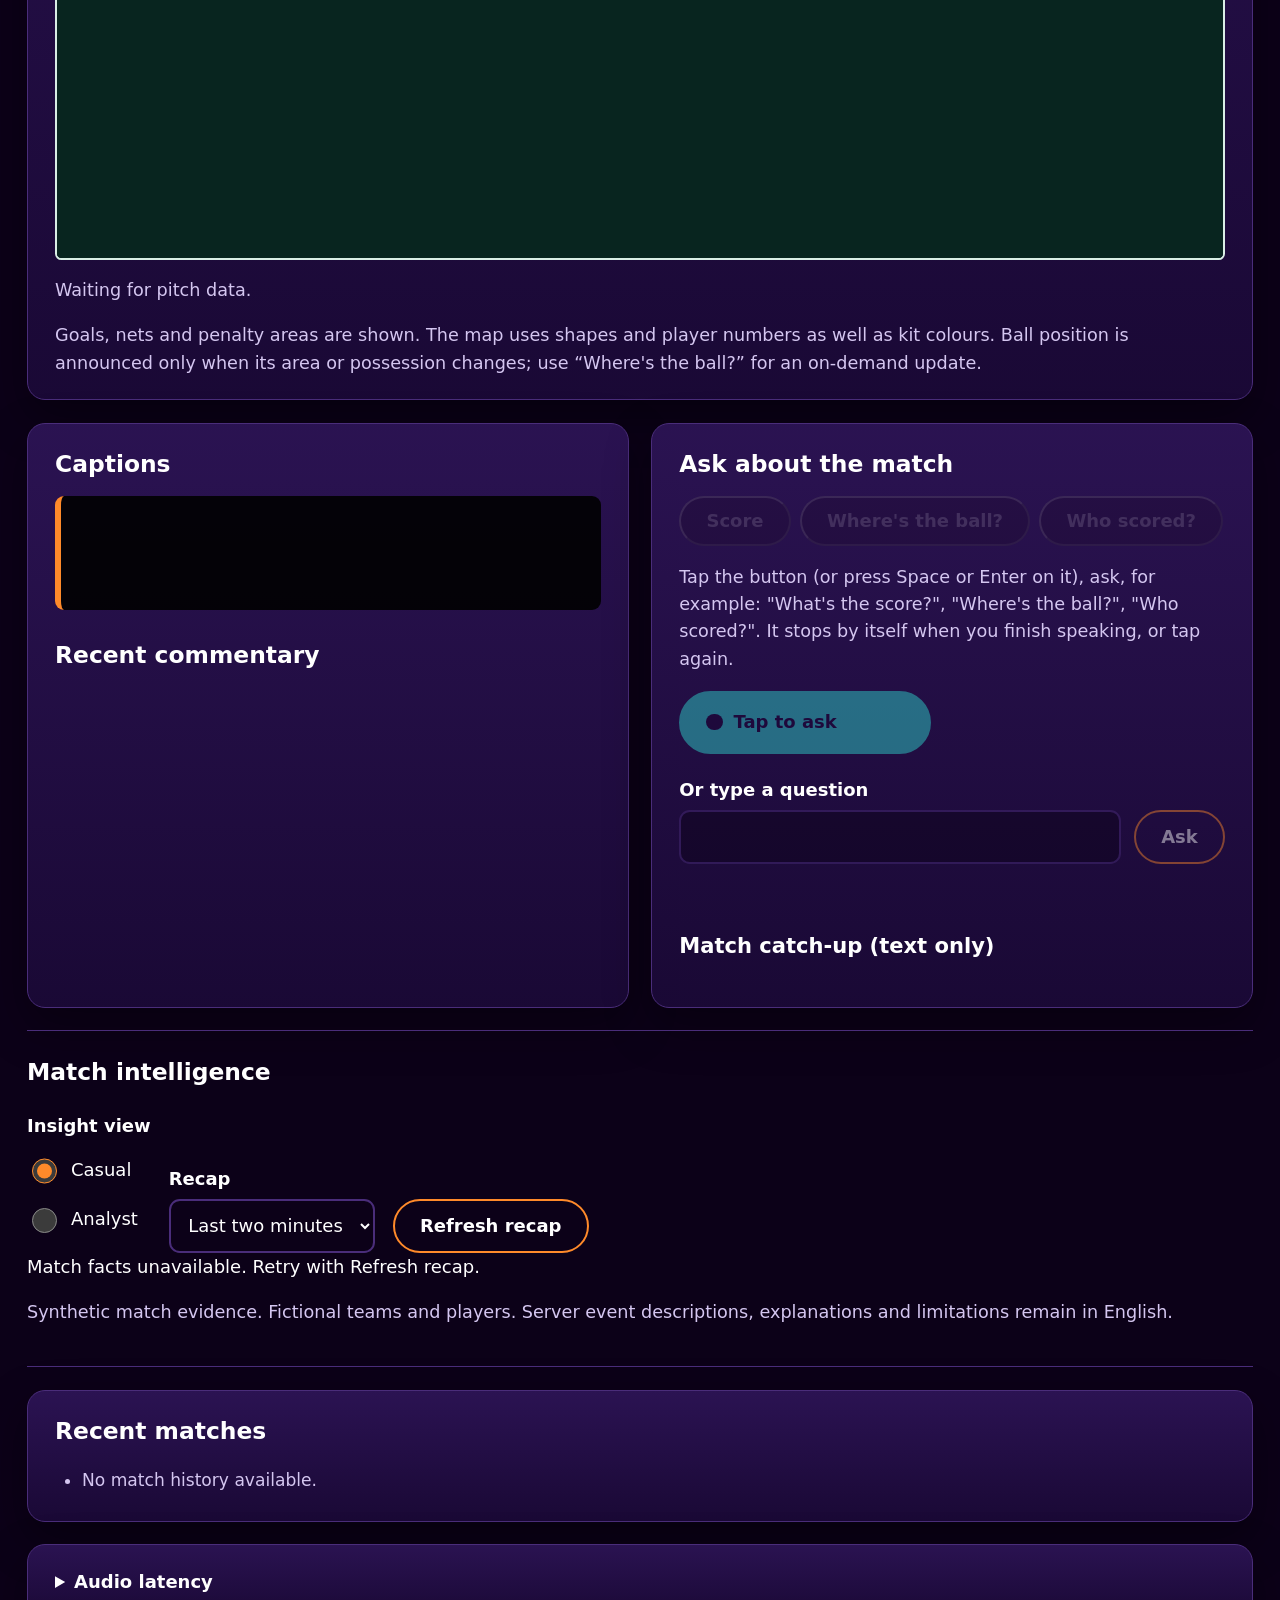
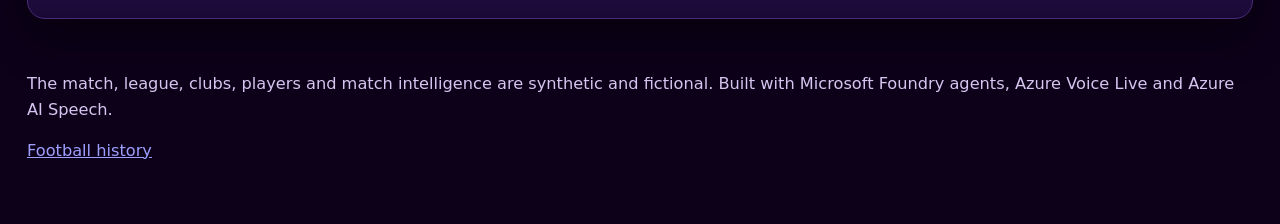
==== commit e61e110b: "Use Chart.js and restore separate football history page" ====
--- a/src/Vog.Gateway/wwwroot/index.html
+++ b/src/Vog.Gateway/wwwroot/index.html
@@ -245,11 +245,8 @@
       <output id="insights-status" role="status">Loading match facts...</output>
       <p id="insights-score"></p>
       <div id="insights-metrics" hidden>
-        <table aria-label="Event counts in selected recap period">
-          <thead><tr><th scope="col">Team</th><th scope="col">Shots</th><th scope="col">Goals</th><th scope="col">Corners</th></tr></thead>
-          <tbody id="insights-teams"></tbody>
-        </table>
-        <div id="shot-comparison" aria-label="Shots in selected period"></div>
+        <div id="insights-chart-frame" class="chart-frame"><canvas id="insights-chart" aria-hidden="true"></canvas></div>
+        <div id="insights-teams" class="insight-count-chart" role="group" aria-label="Event counts in selected recap period"></div>
       </div>
       <ol id="insights-highlights" aria-live="off"></ol>
       <p id="insights-limitations" class="note"></p>
@@ -265,16 +262,18 @@
     </section>
 
     <details class="card details">
-      <summary>Latency</summary>
+      <summary>Audio latency</summary>
       <p id="latency">No audio yet.</p>
     </details>
   </main>
 
   <footer class="footer">
     <p>The match, league, clubs, players and match intelligence are synthetic and fictional. Built with Microsoft Foundry agents, Azure Voice Live and Azure AI Speech.</p>
+    <p><a href="football-history.html">Football history</a></p>
   </footer>
 
   <script src="lib/signalr/signalr.min.js"></script>
+  <script src="lib/chartjs/chart.umd.min.js"></script>
   <script type="module" src="js/app.js"></script>
   <script type="module" src="js/insights.js"></script>
 </body>
--- a/src/Vog.Gateway/wwwroot/css/site.css
+++ b/src/Vog.Gateway/wwwroot/css/site.css
@@ -70,13 +70,15 @@
 }
 
 .insights .fields { flex-wrap: wrap; }
-.insights table { width: 100%; table-layout: fixed; border-collapse: collapse; }
-.insights th, .insights td { padding: 0.4rem; text-align: left; border-bottom: 1px solid var(--border); }
 .insights li { padding-block: 0.5rem; }
 .insights li p { margin: 0.25rem 0; }
-#shot-comparison { display: grid; gap: 0.5rem; margin-block: 1rem; }
-#shot-comparison label { display: grid; grid-template-columns: minmax(0, 1fr) minmax(0, 2fr); gap: 1rem; }
-#shot-comparison meter { width: 100%; height: 1.5rem; accent-color: var(--teal); }
+.chart-frame { position: relative; height: 280px; min-width: 0; }
+.chart-frame canvas { display: block; max-width: 100%; }
+.insight-count-chart { display: grid; grid-template-columns: repeat(auto-fit, minmax(180px, 1fr)); gap: 1.25rem; margin-block: 1rem; }
+.insight-count-group { display: grid; gap: 0.5rem; }
+.insight-count-group h3 { margin: 0; font-size: 1rem; }
+.insight-count-row { display: grid; grid-template-columns: minmax(0, 1fr) 3ch; align-items: center; gap: 0.75rem; }
+.insight-count-row > strong { text-align: right; font-variant-numeric: tabular-nums; }
 
 * {
   box-sizing: border-box;
@@ -820,6 +822,13 @@
   min-width: 0;
 }
 
+.history-page { padding-block: 2rem; overflow-wrap: anywhere; }
+.history-page h1 { font-size: 2.5rem; }
+.history-page nav { margin-bottom: 1.5rem; }
+.history-page table { width: 100%; border-collapse: collapse; table-layout: fixed; margin-block: 1rem; }
+.history-page th, .history-page td { padding: 0.4rem; text-align: left; border-bottom: 1px solid var(--border); }
+.history-page th:last-child, .history-page td:last-child { text-align: right; }
+
 #football-history > summary {
   cursor: pointer;
   font-size: 1.1rem;
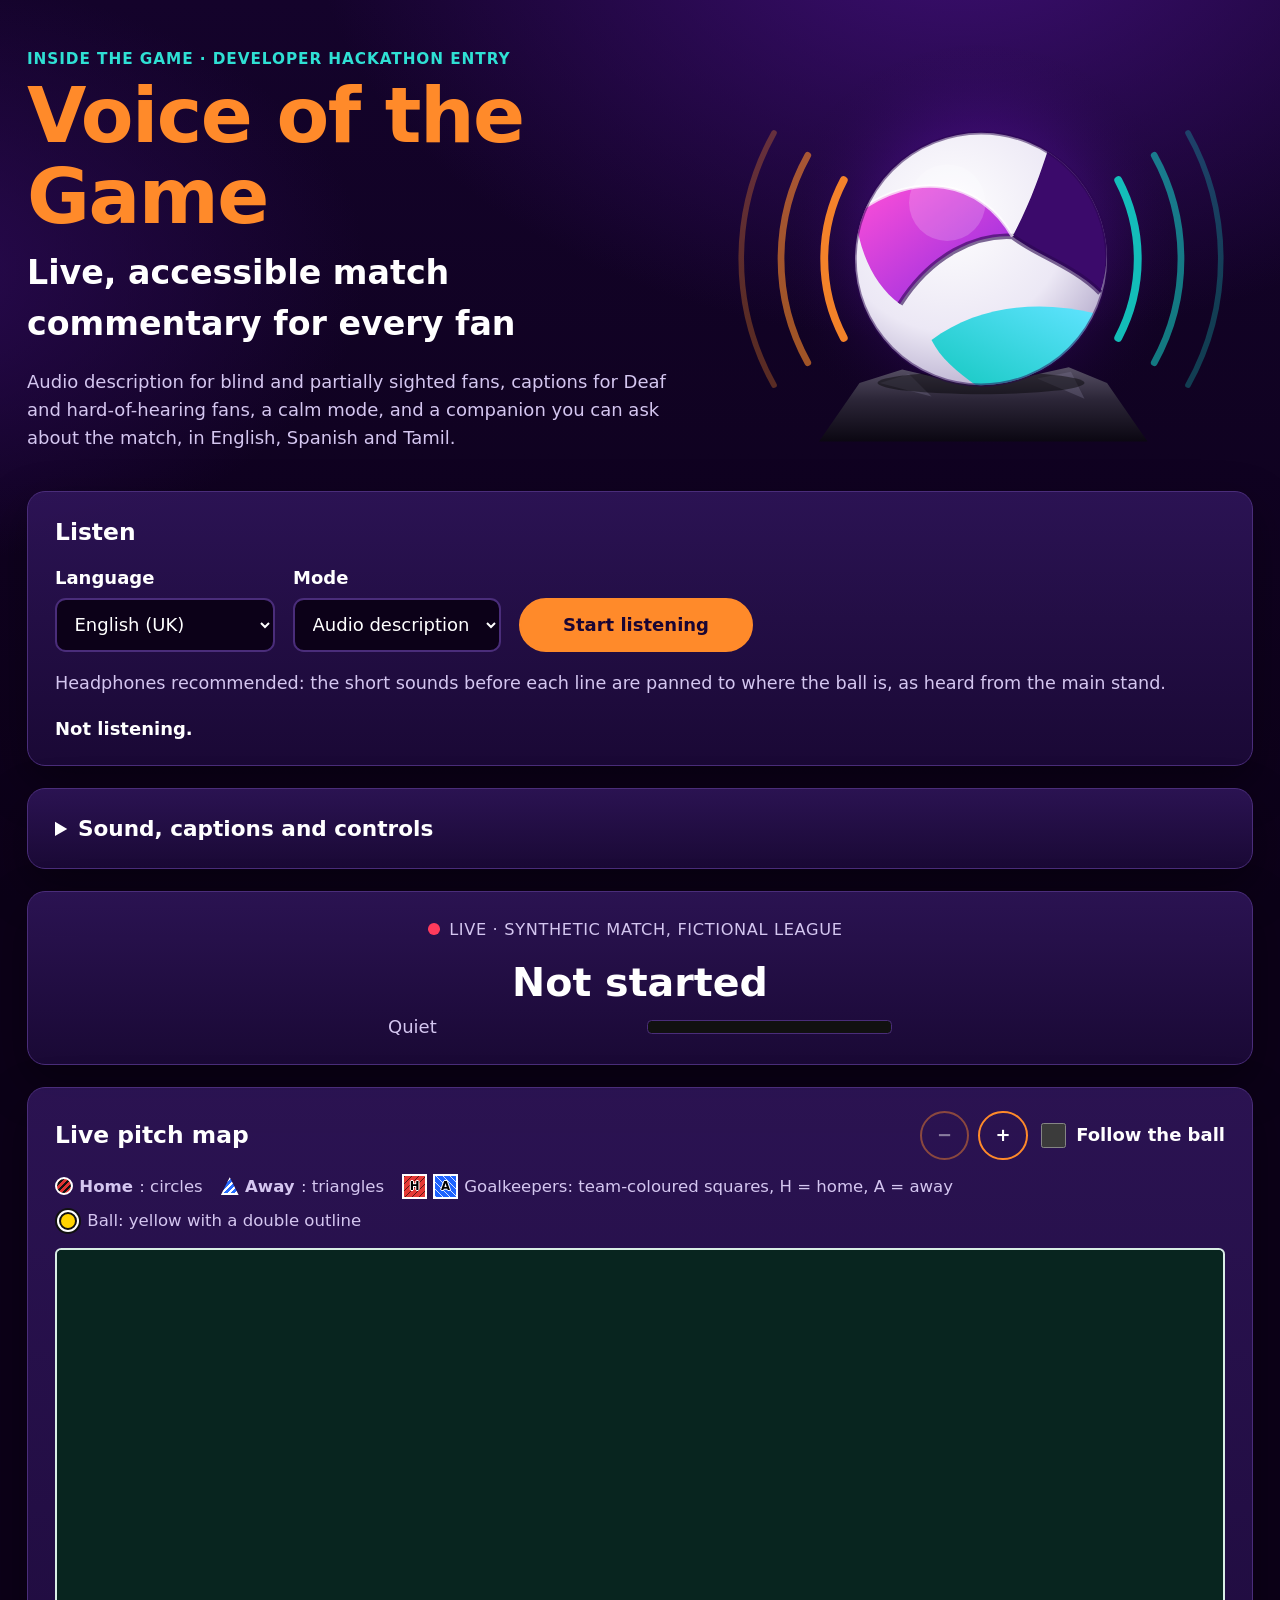
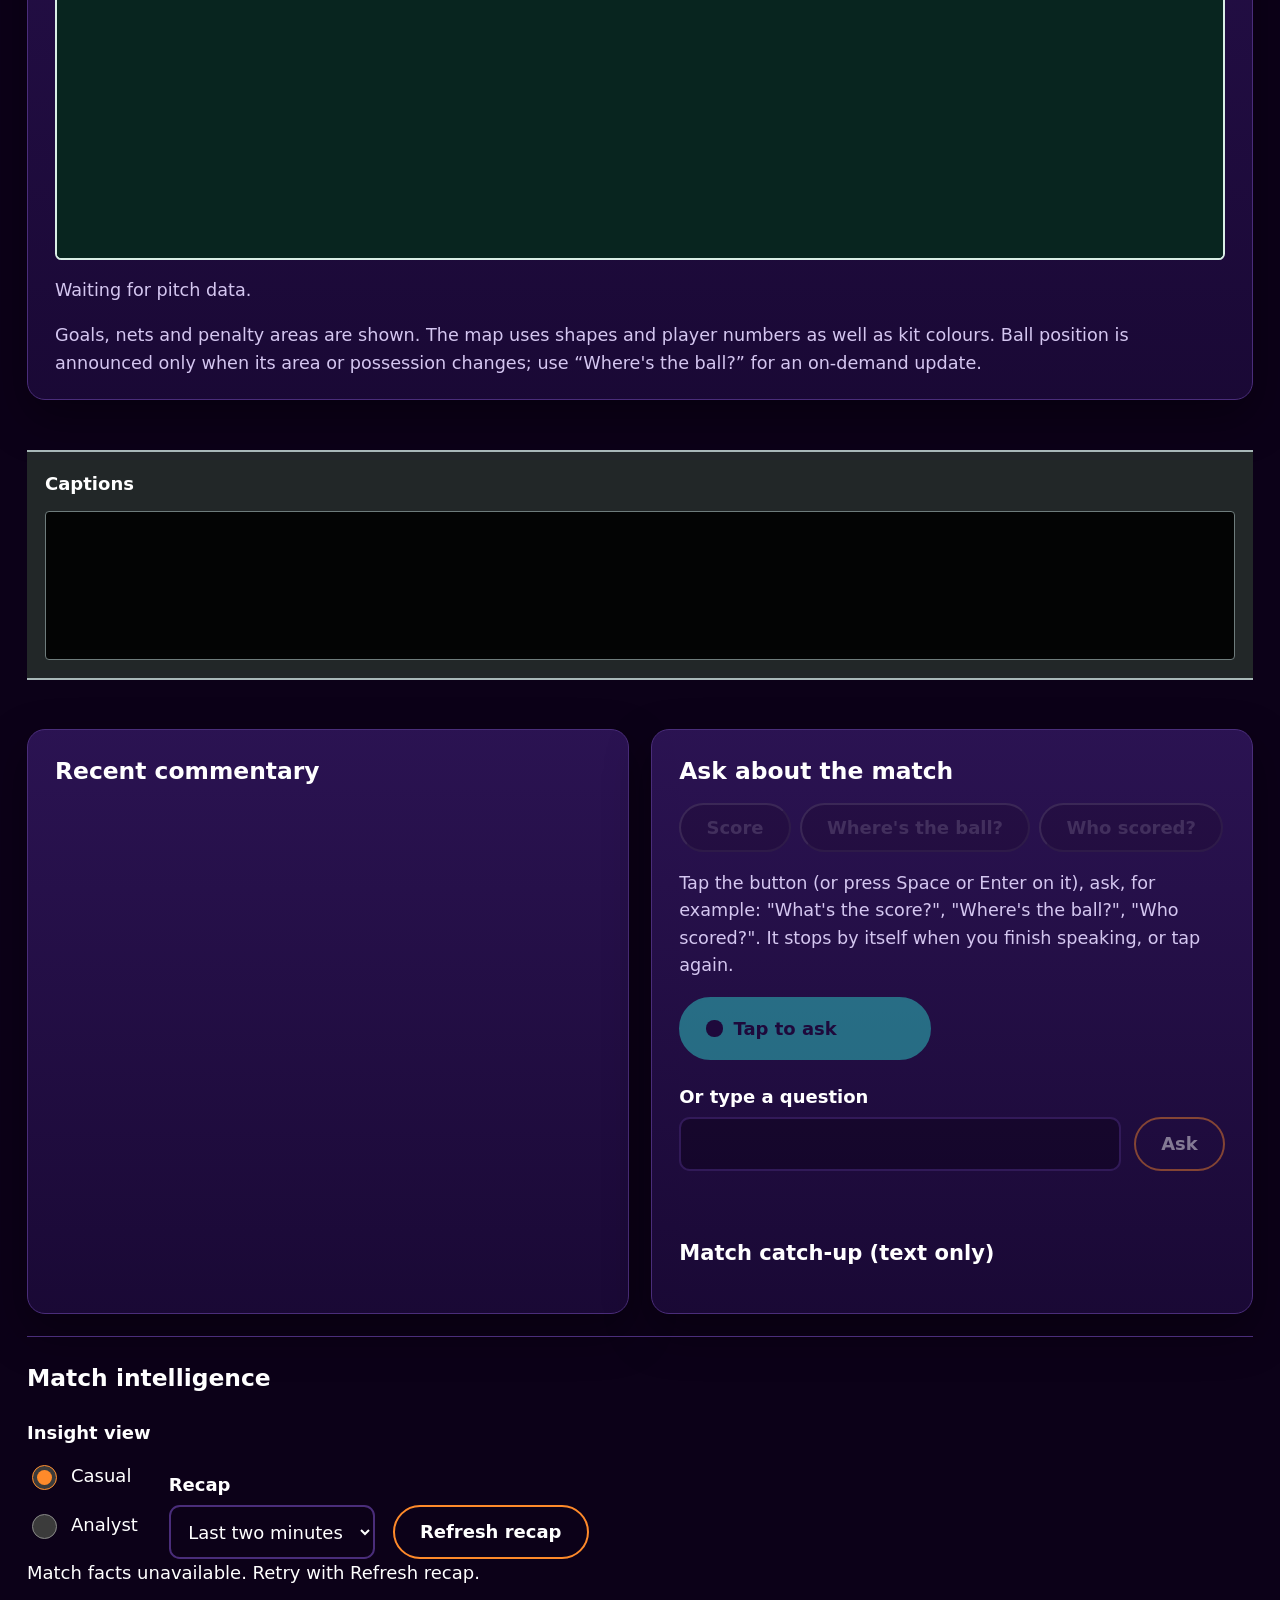
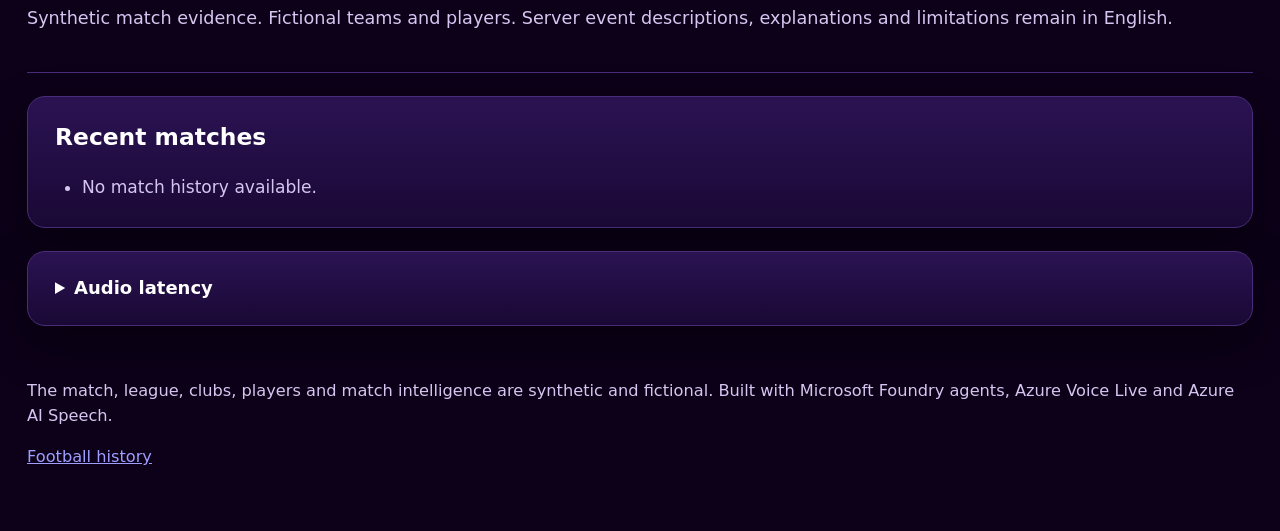
==== commit 0b1d641b: "Improve Analyst chart readability and live captions" ====
--- a/src/Vog.Gateway/wwwroot/index.html
+++ b/src/Vog.Gateway/wwwroot/index.html
@@ -189,10 +189,14 @@
       <p class="note pitch-help">Goals, nets and penalty areas are shown. The map uses shapes and player numbers as well as kit colours. Ball position is announced only when its area or possession changes; use “Where's the ball?” for an on-demand update.</p>
     </section>
 
+    <section class="caption-stage" aria-labelledby="captions-heading">
+      <h2 id="captions-heading">Captions</h2>
+      <!-- Visual captions for Deaf and hard-of-hearing fans; hidden from screen readers to avoid reading twice. -->
+      <div id="caption" class="caption" aria-hidden="true" data-channel-lang></div>
+    </section>
+
     <div class="columns">
-      <section class="card" aria-labelledby="captions-heading">        <h2 id="captions-heading">Captions</h2>
-        <!-- Visual captions for Deaf and hard-of-hearing fans; hidden from screen readers to avoid reading twice. -->
-        <div id="caption" class="caption" aria-hidden="true" data-channel-lang></div>
+      <section class="card" aria-labelledby="history-heading">
         <h2 id="history-heading">Recent commentary</h2>
         <ol id="history" class="history" role="log" aria-labelledby="history-heading" aria-live="off" data-channel-lang></ol>
       </section>
--- a/src/Vog.Gateway/wwwroot/css/site.css
+++ b/src/Vog.Gateway/wwwroot/css/site.css
@@ -74,11 +74,15 @@
 .insights li p { margin: 0.25rem 0; }
 .chart-frame { position: relative; height: 280px; min-width: 0; }
 .chart-frame canvas { display: block; max-width: 100%; }
+#insights-metrics { margin-block: 1rem; padding: 1rem; background: #f6f9f9; color: #202626; }
+#insights-chart-frame { height: 360px; }
 .insight-count-chart { display: grid; grid-template-columns: repeat(auto-fit, minmax(180px, 1fr)); gap: 1.25rem; margin-block: 1rem; }
-.insight-count-group { display: grid; gap: 0.5rem; }
-.insight-count-group h3 { margin: 0; font-size: 1rem; }
+.insight-count-group { display: grid; gap: 0.5rem; border-top: 1px solid #c6d2d2; padding-top: 0.75rem; }
+.insight-count-group h3 { margin: 0; font-size: 1rem; color: inherit; }
 .insight-count-row { display: grid; grid-template-columns: minmax(0, 1fr) 3ch; align-items: center; gap: 0.75rem; }
-.insight-count-row > strong { text-align: right; font-variant-numeric: tabular-nums; }
+.insight-count-row > span { border-left: 4px solid #007f79; padding-left: 0.5rem; }
+.insight-count-row.away > span { border-left-color: #bf461d; }
+.insight-count-row > strong { text-align: right; font-size: 1.35rem; font-variant-numeric: tabular-nums; }
 
 * {
   box-sizing: border-box;
@@ -509,6 +513,30 @@
 }
 
 /* ---- Captions and history ---- */
+
+.caption-stage {
+  min-width: 0;
+  margin-block: 1.5rem;
+  padding: 1rem;
+  background: #222728;
+  border-block: 2px solid #a8b8b8;
+}
+
+.caption-stage h2 {
+  margin: 0 0 0.75rem;
+  color: #ffffff;
+  font-size: 1rem;
+}
+
+#caption {
+  min-height: 5.5em;
+  padding: 1.25rem;
+  border: 1px solid #6e7c7c;
+  border-radius: 4px;
+  font-weight: 600;
+  text-align: start;
+  overflow-wrap: anywhere;
+}
 
 .caption {
   min-height: 4.2em;
@@ -543,6 +571,9 @@
 body.captions-pinned #caption {
   position: fixed;
   z-index: 20;
+  min-height: min(5.5em, 45dvh);
+  max-height: 45dvh;
+  overflow-y: auto;
   left: 1rem;
   right: 1rem;
   bottom: 1rem;
@@ -814,6 +845,10 @@
   .talk-icon {
     forced-color-adjust: none;
   }
+
+  #insights-chart-frame { display: none; }
+  #insights-metrics, .caption-stage { background: Canvas; color: CanvasText; }
+  .caption-stage h2 { color: CanvasText; }
 }
 
 /* ---- Football history panel (historical data charts) ---- */
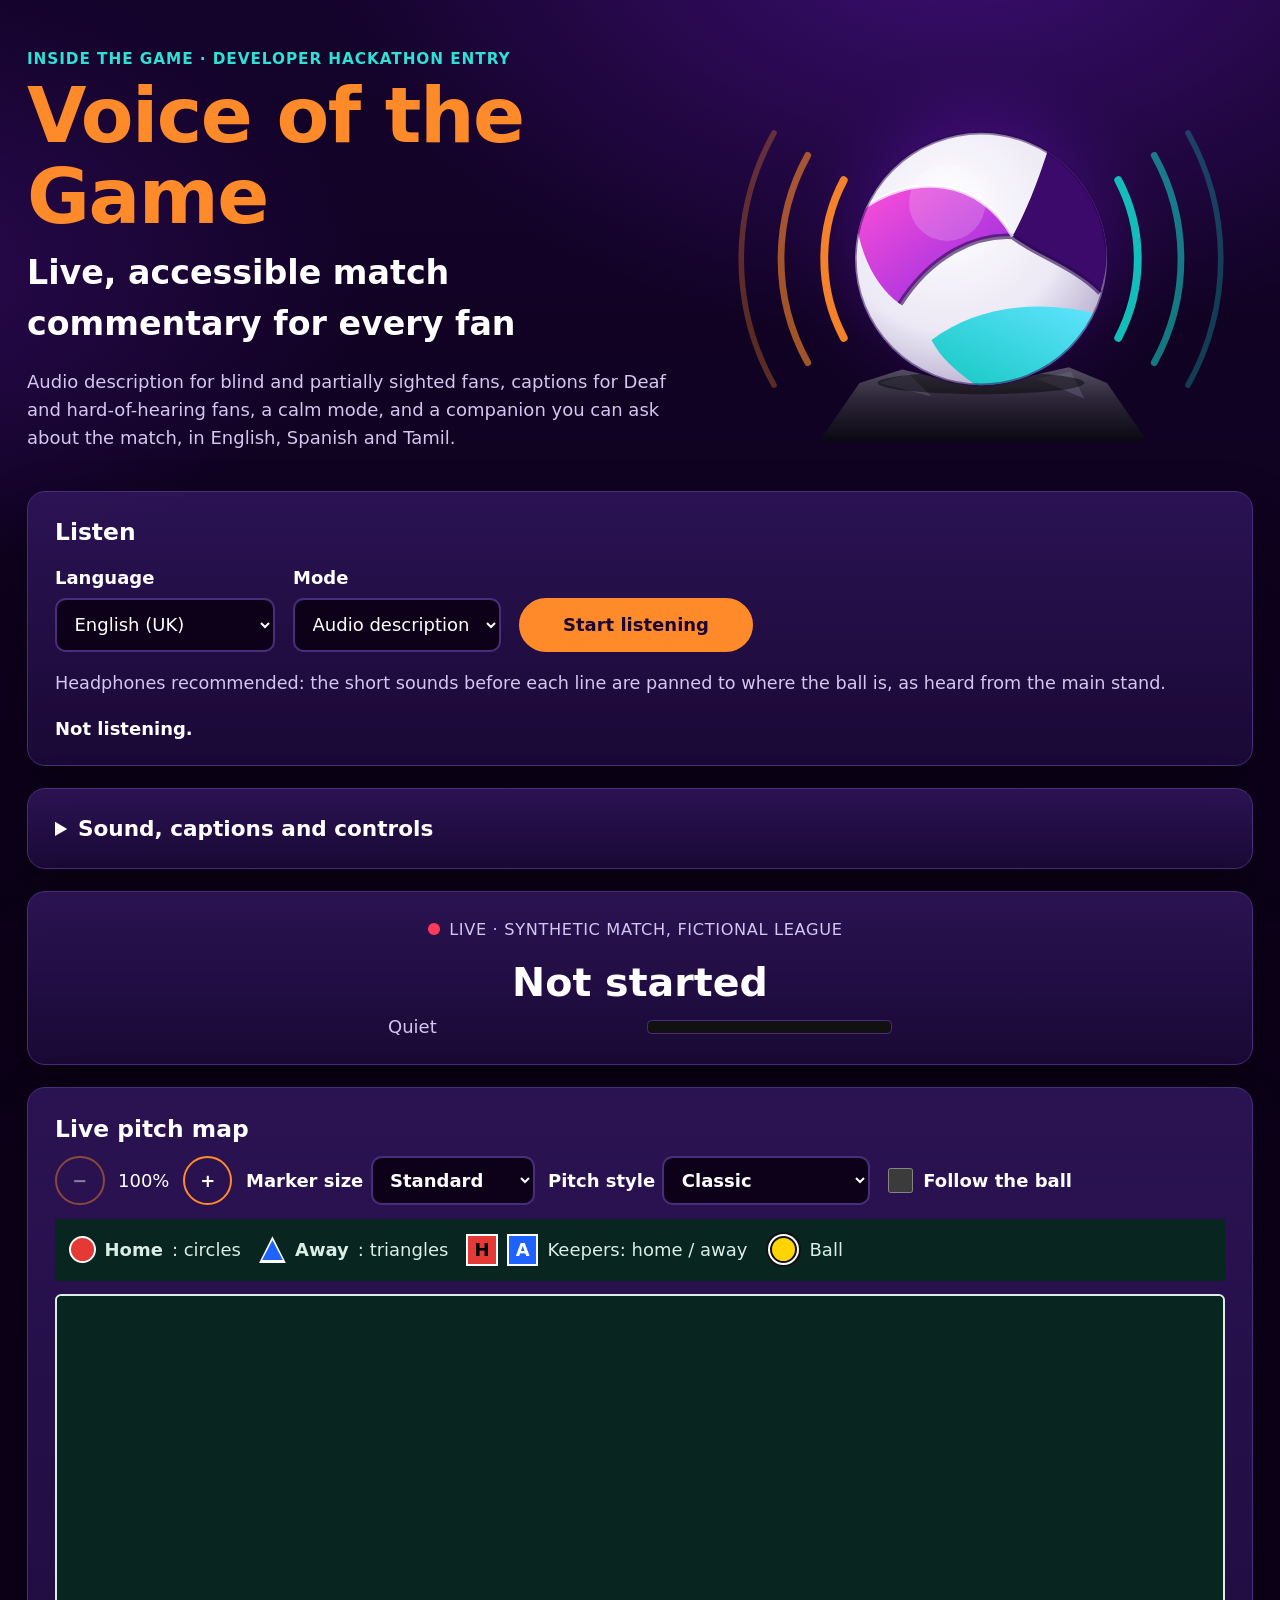
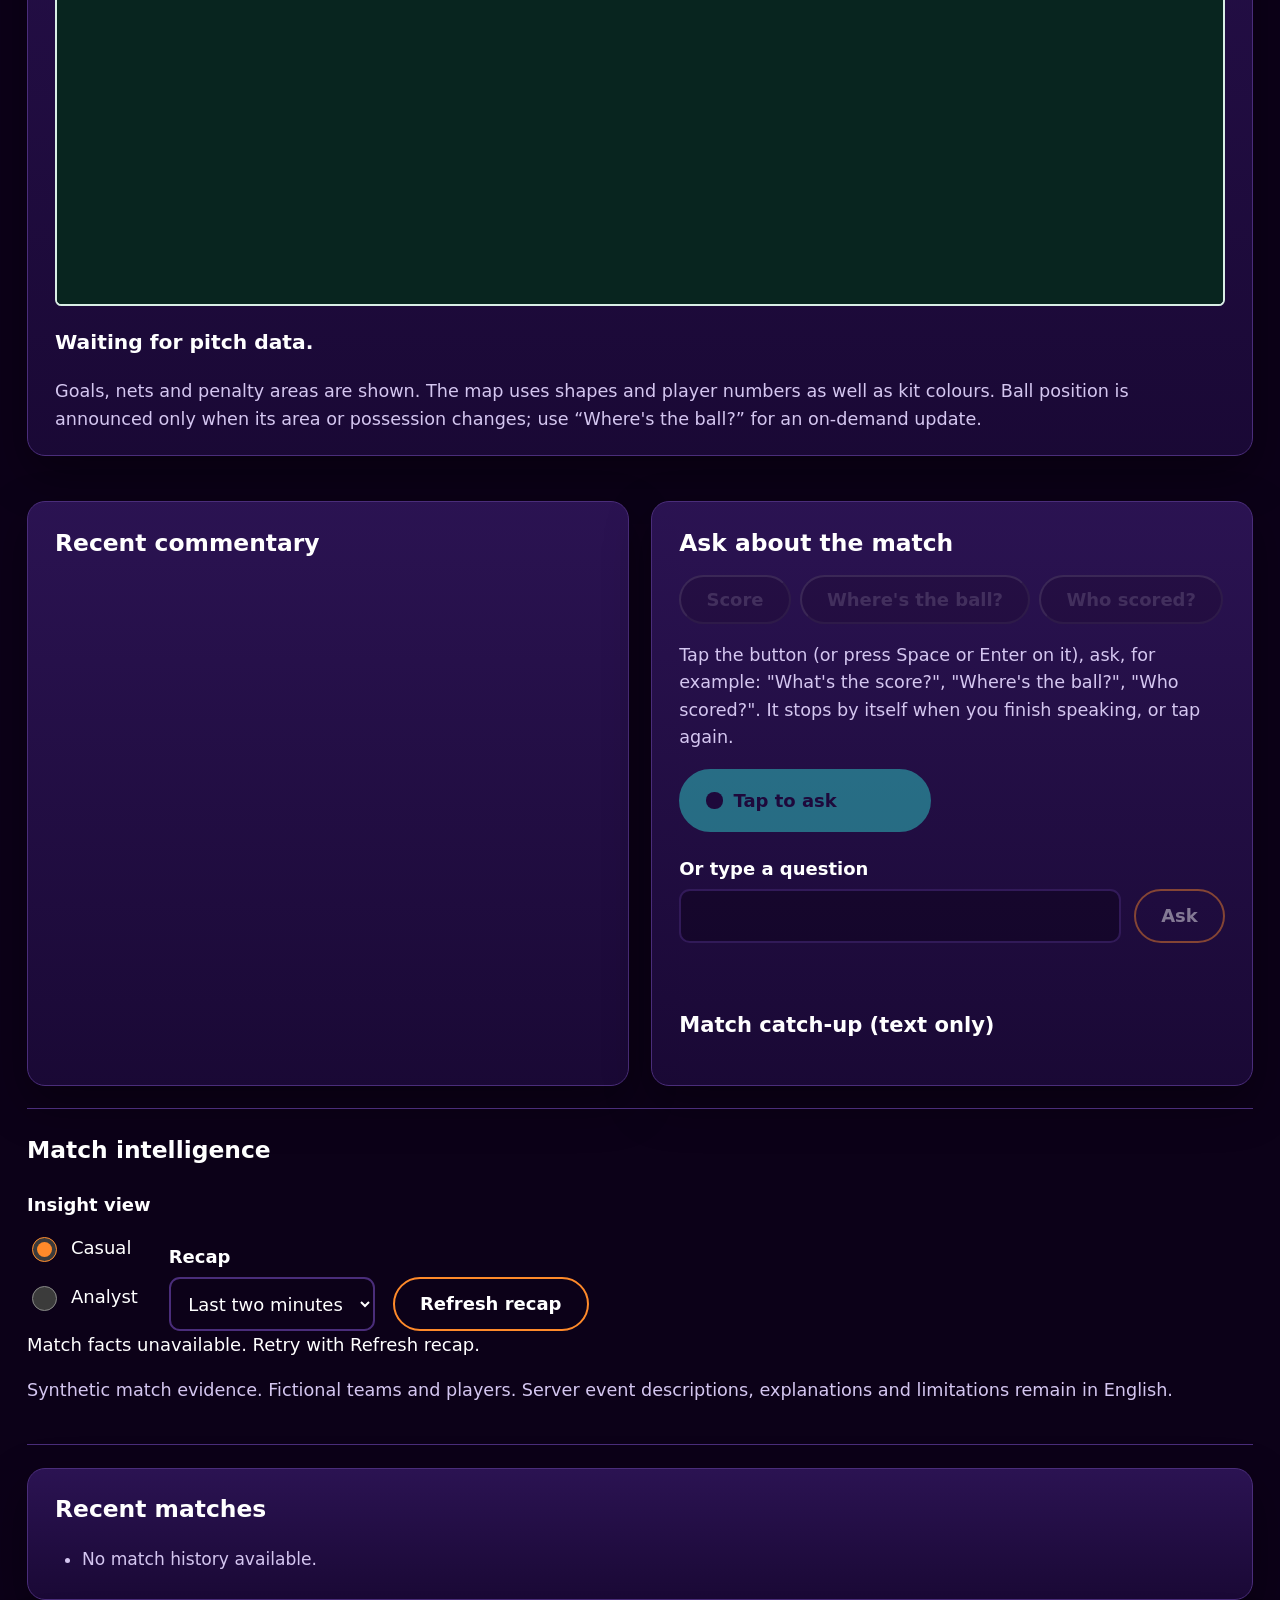
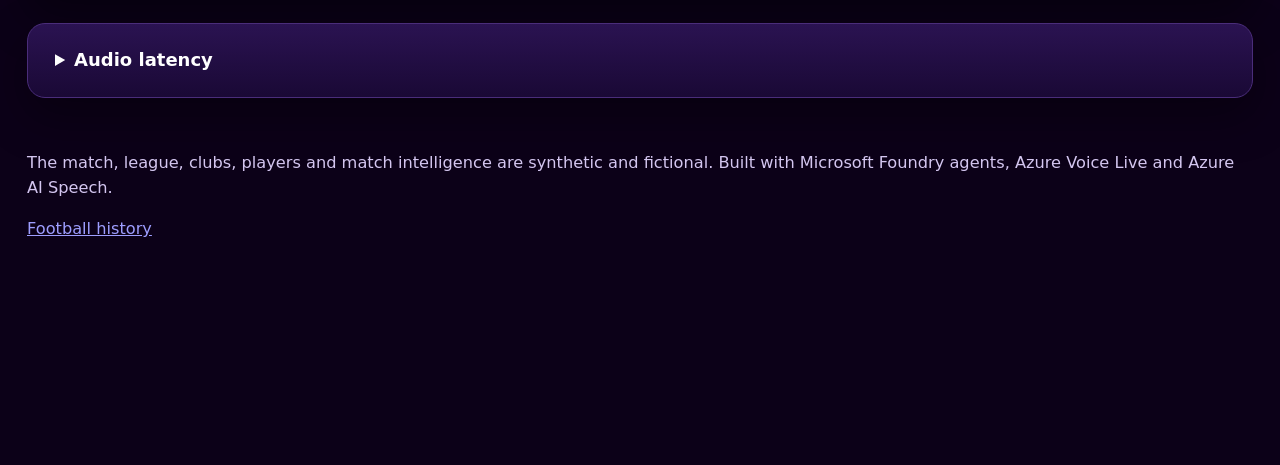
==== commit 34d44959: "Improve pitch accessibility and hold-to-ask lifecycle" ====
--- a/src/Vog.Gateway/wwwroot/index.html
+++ b/src/Vog.Gateway/wwwroot/index.html
@@ -173,16 +173,19 @@
       <div class="pitch-header">
         <h2 id="pitch-heading">Live pitch map</h2>
         <div class="pitch-controls" aria-label="Pitch map controls">
-          <button id="pitch-zoom-out" class="secondary" type="button" aria-label="Zoom out">−</button>
-          <button id="pitch-zoom-in" class="secondary" type="button" aria-label="Zoom in">+</button>
+          <button id="pitch-zoom-out" class="secondary" type="button" aria-label="Zoom out" title="Zoom out" aria-controls="pitch-map">−</button>
+          <output id="pitch-zoom-level" aria-label="Pitch zoom" aria-live="polite">100%</output>
+          <button id="pitch-zoom-in" class="secondary" type="button" aria-label="Zoom in" title="Zoom in" aria-controls="pitch-map">+</button>
+          <label>Marker size <select id="pitch-marker-size" aria-controls="pitch-map"><option value="1">Standard</option><option value="1.4">Large</option><option value="1.8">Extra large</option></select></label>
+          <label>Pitch style <select id="pitch-style" data-pref="pitchStyle" aria-controls="pitch-map pitch-key"><option value="classic">Classic</option><option value="light">Light</option><option value="soft">Soft dark</option><option value="contrast">High contrast</option><option value="yellow">Yellow on black</option></select></label>
           <label><input id="pitch-follow" type="checkbox"> Follow the ball</label>
         </div>
       </div>
       <p class="pitch-key" id="pitch-key">
         <span><span class="pitch-marker home" aria-hidden="true"></span><strong id="pitch-home-key">Home</strong>: circles</span>
         <span><span class="pitch-marker away" aria-hidden="true"></span><strong id="pitch-away-key">Away</strong>: triangles</span>
-        <span><span id="pitch-home-keeper-key" class="pitch-marker keeper" aria-hidden="true">H</span><span id="pitch-away-keeper-key" class="pitch-marker keeper away-keeper" aria-hidden="true">A</span>Goalkeepers: team-coloured squares, H = home, A = away</span>
-        <span><span class="pitch-marker ball" aria-hidden="true"></span>Ball: yellow with a double outline</span>
+        <span><span id="pitch-home-keeper-key" class="pitch-marker keeper" aria-hidden="true">H</span><span id="pitch-away-keeper-key" class="pitch-marker keeper away-keeper" aria-hidden="true">A</span>Keepers: home / away</span>
+        <span><span class="pitch-marker ball" aria-hidden="true"></span>Ball</span>
       </p>
       <canvas id="pitch-map" class="pitch-canvas" aria-hidden="true"></canvas>
       <p id="pitch-description" class="note" aria-live="polite">Waiting for pitch data.</p>
--- a/src/Vog.Gateway/wwwroot/css/site.css
+++ b/src/Vog.Gateway/wwwroot/css/site.css
@@ -79,9 +79,7 @@
 .insight-count-chart { display: grid; grid-template-columns: repeat(auto-fit, minmax(180px, 1fr)); gap: 1.25rem; margin-block: 1rem; }
 .insight-count-group { display: grid; gap: 0.5rem; border-top: 1px solid #c6d2d2; padding-top: 0.75rem; }
 .insight-count-group h3 { margin: 0; font-size: 1rem; color: inherit; }
-.insight-count-row { display: grid; grid-template-columns: minmax(0, 1fr) 3ch; align-items: center; gap: 0.75rem; }
-.insight-count-row > span { border-left: 4px solid #007f79; padding-left: 0.5rem; }
-.insight-count-row.away > span { border-left-color: #bf461d; }
+.insight-count-row { display: grid; grid-template-columns: minmax(0, 1fr) 3ch; align-items: center; gap: 0.75rem; border-left: 4px solid; padding-left: 0.5rem; }
 .insight-count-row > strong { text-align: right; font-size: 1.35rem; font-variant-numeric: tabular-nums; }
 
 * {
@@ -422,6 +420,7 @@
 
 .pitch-controls {
   flex-wrap: wrap;
+  gap: 0.75rem;
 }
 
 .pitch-header h2 {
@@ -439,6 +438,19 @@
   align-items: center;
   gap: 0.4rem;
   min-height: 2.75rem;
+  flex-wrap: wrap;
+}
+
+#pitch-zoom-level {
+  min-width: 4ch;
+  text-align: center;
+  font-variant-numeric: tabular-nums;
+}
+
+#pitch-marker-size,
+#pitch-style {
+  min-height: 2.75rem;
+  width: auto;
 }
 
 .pitch-key {
@@ -446,23 +458,28 @@
   flex-wrap: wrap;
   gap: 0.5rem 1rem;
   margin: 0.75rem 0 0;
-  color: var(--muted);
-  font-size: 0.92rem;
-}
-
-.pitch-key span {
+  padding: 0.75rem;
+  background: var(--pitch-background, #08251f);
+  color: var(--pitch-line, #d9eee5);
+  font-size: 1rem;
+}
+
+.pitch-key > span {
   display: inline-flex;
   align-items: center;
-  gap: 0.35rem;
+  gap: 0.5rem;
+  flex-wrap: wrap;
+  min-width: 0;
+  overflow-wrap: anywhere;
 }
 
 .pitch-marker {
   display: inline-block;
-  width: 1rem;
-  height: 1rem;
+  width: 1.5rem;
+  height: 1.5rem;
   flex: 0 0 auto;
-  border: 2px solid #fff;
-  background: repeating-linear-gradient(135deg, #d33 0 3px, #111 3px 5px);
+  border: 2px solid var(--pitch-outline, #fff);
+  background: var(--kit-colour, #e53935);
 }
 
 .pitch-marker.home {
@@ -470,46 +487,101 @@
 }
 
 .pitch-marker.away {
-  background: repeating-linear-gradient(135deg, #286dff 0 3px, #fff 3px 5px);
+  position: relative;
+  border: 0;
+  background: var(--pitch-outline, #fff);
   clip-path: polygon(50% 0, 100% 100%, 0 100%);
 }
 
+.pitch-marker.away::after {
+  content: "";
+  position: absolute;
+  inset: 4px 3px 3px;
+  background: var(--kit-colour, #1e63ff);
+  clip-path: polygon(50% 0, 100% 100%, 0 100%);
+}
+
 .pitch-marker.keeper {
+  display: inline-flex;
+  align-items: center;
   border-radius: 0;
-  width: 1.375rem;
-  height: 1.375rem;
+  width: 1.75rem;
+  height: 1.75rem;
   justify-content: center;
-  background: repeating-linear-gradient(135deg, rgba(0, 0, 0, 0.6) 0 1px, transparent 1px 5px), var(--keeper-colour, #e53935);
-  color: #000;
-  font-size: 0.65rem;
+  background: var(--keeper-colour, #e53935);
+  color: var(--keeper-text, #000);
+  font-size: 1rem;
   font-weight: bold;
-  text-shadow: -1px 0 #fff, 1px 0 #fff, 0 -1px #fff, 0 1px #fff;
 }
 
 .pitch-marker.keeper.away-keeper {
-  background: repeating-linear-gradient(45deg, rgba(255, 255, 255, 0.8) 0 1px, transparent 1px 5px), var(--keeper-colour, #1e63ff);
+  background: var(--keeper-colour, #1e63ff);
+  color: var(--keeper-text, #fff);
 }
 
 .pitch-marker.ball {
   border-radius: 50%;
-  border-color: #111;
-  background: #ffd400;
-  box-shadow: 0 0 0 2px #fff, 0 0 0 4px #111;
+  border-color: var(--pitch-shadow, #101010);
+  background: var(--pitch-ball, #ffd400);
+  box-shadow: 0 0 0 2px var(--pitch-outline, #fff), 0 0 0 4px var(--pitch-shadow, #101010);
   margin: 4px;
 }
 
 .pitch-canvas {
   display: block;
   width: 100%;
+  min-width: 0;
   aspect-ratio: 105 / 68;
   max-height: 34rem;
   margin-top: 0.75rem;
-  border: 2px solid #d9eee5;
+  border: 2px solid var(--pitch-line, #d9eee5);
   border-radius: 0.35rem;
 }
 
 .pitch-help {
   margin: 0.5rem 0 0;
+}
+
+#pitch-description {
+  color: var(--fg);
+  font-size: 1.125rem;
+  font-weight: 600;
+}
+
+@media (max-width: 40rem) {
+  .pitch-panel {
+    padding-inline: 0.75rem;
+  }
+
+  .pitch-canvas {
+    aspect-ratio: 68 / 105;
+    max-height: none;
+  }
+}
+
+@media (forced-colors: active) {
+  .pitch-marker,
+  .pitch-marker.away,
+  .pitch-marker.keeper,
+  .pitch-marker.keeper.away-keeper,
+  .pitch-marker.ball {
+    background: Canvas;
+    color: CanvasText;
+    border-color: CanvasText;
+  }
+
+  .pitch-marker.ball {
+    border-style: double;
+    border-width: 5px;
+  }
+
+  .pitch-marker.away {
+    background: CanvasText;
+  }
+
+  .pitch-marker.away::after {
+    background: Canvas;
+  }
 }
 
 /* ---- Captions and history ---- */
@@ -568,6 +640,17 @@
   padding-bottom: 9rem;
 }
 
+body.captions-pinned .caption-stage {
+  margin: 0;
+  padding: 0;
+  border: 0;
+  background: transparent;
+}
+
+body.captions-pinned #captions-heading {
+  display: none;
+}
+
 body.captions-pinned #caption {
   position: fixed;
   z-index: 20;
@@ -577,9 +660,11 @@
   left: 1rem;
   right: 1rem;
   bottom: 1rem;
-  max-width: 64rem;
+  max-width: 56rem;
   margin: 0 auto;
-  box-shadow: 0 0.5rem 2rem rgba(0, 0, 0, 0.6);
+  border: 2px solid var(--caption-fg);
+  font-weight: 700;
+  box-shadow: 0 0 0 4px #222728, 0 0.5rem 2rem rgba(0, 0, 0, 0.8);
 }
 
 body.captions-pinned #caption:empty {
